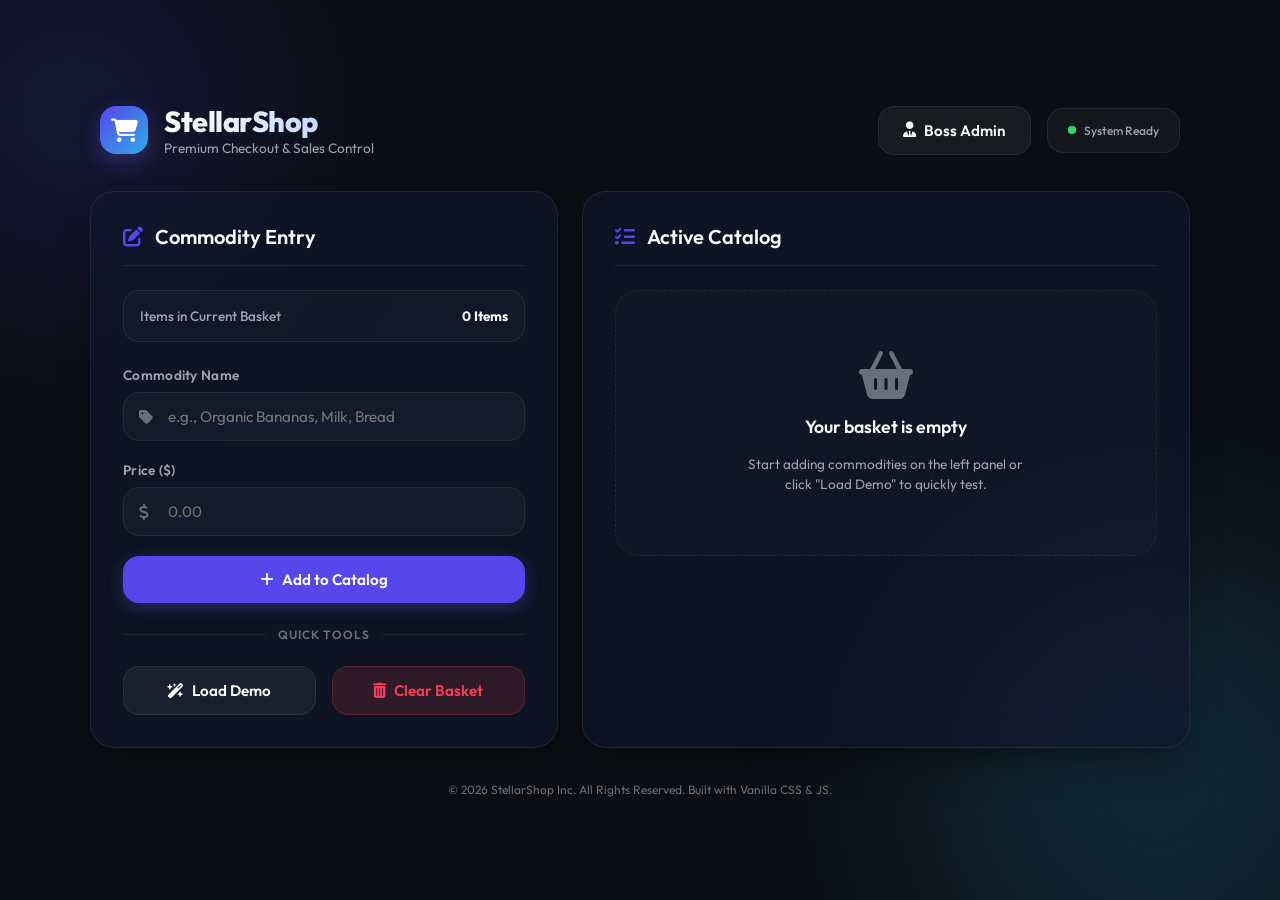
==== index.html @ 4a40df86 "shop test 16/8" ====
<!DOCTYPE html>
<html lang="en">
<head>
    <meta charset="UTF-8">
    <meta name="viewport" content="width=device-width, initial-scale=1.0">
    <meta name="description" content="A premium shop system dashboard with Boss Admin Sales tracking by Day, Week, and Month.">
    <title>StellarShop - Inventory & Boss Checkout</title>
    <!-- Google Fonts: Outfit -->
    <link rel="preconnect" href="https://fonts.googleapis.com">
    <link rel="preconnect" href="https://fonts.gstatic.com" crossorigin>
    <link href="https://fonts.googleapis.com/css2?family=Outfit:wght@300;400;500;600;700;800&display=swap" rel="stylesheet">
    <!-- FontAwesome for Premium Icons -->
    <link rel="stylesheet" href="https://cdnjs.cloudflare.com/ajax/libs/font-awesome/6.4.0/css/all.min.css">
    <!-- Main Style Sheet -->
    <link rel="stylesheet" href="style.css">
    <!-- App Logic -->
    <script src="app.js" defer></script>
</head>
<body>
    <div class="app-background"></div>
    <div class="app-container">
        <!-- Main Dashboard Header -->
        <header class="app-header">
            <div class="brand">
                <div class="brand-logo">
                    <i class="fa-solid fa-cart-shopping"></i>
                </div>
                <div class="brand-text">
                    <h1>StellarShop</h1>
                    <p>Premium Checkout & Sales Control</p>
                </div>
            </div>
            <div class="header-actions">
                <a href="admin.html" class="btn btn-secondary" id="admin-link">
                    <i class="fa-solid fa-user-tie"></i> Boss Admin
                </a>
                <div class="system-status">
                    <span class="pulse-dot"></span>
                    <span>System Ready</span>
                </div>
            </div>
        </header>

        <!-- Main Dashboard Layout -->
        <main class="dashboard-grid">
            
            <!-- Left Panel: Input & Control -->
            <section class="panel control-panel" aria-labelledby="input-section-title">
                <div class="panel-header">
                    <i class="fa-solid fa-pen-to-square"></i>
                    <h2 id="input-section-title">Commodity Entry</h2>
                </div>

                <!-- Catalog Count Indicator -->
                <div class="limit-container">
                    <div class="limit-labels">
                        <span>Items in Current Basket</span>
                        <span id="limit-counter">0 Items</span>
                    </div>
                </div>

                <!-- Form Section -->
                <form id="commodity-form" novalidate>
                    <div class="form-group">
                        <label for="commodity-name">Commodity Name</label>
                        <div class="input-wrapper">
                            <i class="fa-solid fa-tag input-icon"></i>
                            <input type="text" id="commodity-name" placeholder="e.g., Organic Bananas, Milk, Bread" autocomplete="off" required>
                        </div>
                        <span class="error-msg" id="name-error">Please enter a commodity name.</span>
                    </div>

                    <div class="form-group">
                        <label for="commodity-price">Price ($)</label>
                        <div class="input-wrapper">
                            <i class="fa-solid fa-dollar-sign input-icon"></i>
                            <input type="number" id="commodity-price" step="0.01" min="0" placeholder="0.00" autocomplete="off" required>
                        </div>
                        <span class="error-msg" id="price-error">Please enter a valid, non-negative price.</span>
                    </div>

                    <button type="submit" class="btn btn-primary" id="add-btn">
                        <i class="fa-solid fa-plus"></i> Add to Catalog
                    </button>
                </form>

                <div class="action-divider"><span>Quick Tools</span></div>

                <div class="quick-tools-grid">
                    <button class="btn btn-secondary" id="demo-btn">
                        <i class="fa-solid fa-wand-magic-sparkles"></i> Load Demo
                    </button>
                    <button class="btn btn-danger" id="clear-btn">
                        <i class="fa-solid fa-trash-can"></i> Clear Basket
                    </button>
                </div>
            </section>

            <!-- Right Panel: Inventory List & Live Analytics -->
            <section class="panel display-panel" aria-labelledby="inventory-section-title">
                <div class="panel-header">
                    <i class="fa-solid fa-list-check"></i>
                    <h2 id="inventory-section-title">Active Catalog</h2>
                </div>

                <!-- Empty State -->
                <div class="empty-state" id="empty-state">
                    <i class="fa-solid fa-basket-shopping empty-icon"></i>
                    <h3>Your basket is empty</h3>
                    <p>Start adding commodities on the left panel or click "Load Demo" to quickly test.</p>
                </div>

                <!-- Commodities Grid List -->
                <div class="commodities-list" id="commodities-list" style="display: none;">
                    <!-- Dynamically populated via JS -->
                </div>

                <!-- Live Analytics Dashboard -->
                <div class="analytics-dashboard" id="analytics-dashboard" style="display: none;">
                    <div class="analytics-card main-stat">
                        <span class="stat-label">Subtotal</span>
                        <span class="stat-value" id="stat-subtotal">$0.00</span>
                    </div>
                    <div class="analytics-card">
                        <span class="stat-label">Avg. Price</span>
                        <span class="stat-value" id="stat-average">$0.00</span>
                    </div>
                    <div class="analytics-card">
                        <span class="stat-label">Highest Price</span>
                        <span class="stat-value text-green" id="stat-highest">-</span>
                    </div>
                    <div class="analytics-card">
                        <span class="stat-label">Lowest Price</span>
                        <span class="stat-value text-blue" id="stat-lowest">-</span>
                    </div>
                </div>

                <!-- Action Button for Invoice Generation -->
                <div class="checkout-action" id="checkout-action" style="display: none;">
                    <button class="btn btn-checkout" id="generate-receipt-btn">
                        <i class="fa-solid fa-receipt"></i> Checkout & Save
                    </button>
                </div>
            </section>
        </main>

        <!-- Digital Receipt Overlay/Modal -->
        <div class="receipt-overlay" id="receipt-overlay" role="dialog" aria-modal="true" aria-labelledby="receipt-title" style="display: none;">
            <div class="receipt-modal">
                <button class="receipt-close-btn" id="close-receipt-btn" aria-label="Close receipt">
                    <i class="fa-solid fa-xmark"></i>
                </button>
                
                <div class="receipt-paper" id="receipt-paper">
                    <div class="receipt-header">
                        <div class="receipt-logo">
                            <i class="fa-solid fa-cart-shopping"></i>
                            <span>STELLARSHOP</span>
                        </div>
                        <p class="receipt-tagline">Premium Retail Solutions</p>
                        <div class="receipt-meta">
                            <div><strong>Receipt #:</strong> <span id="receipt-no">ST-837492</span></div>
                            <div><strong>Date:</strong> <span id="receipt-date">2026-08-16</span></div>
                        </div>
                    </div>
                    
                    <div class="receipt-divider"></div>
                    
                    <table class="receipt-table">
                        <thead>
                            <tr>
                                <th class="col-num">#</th>
                                <th class="col-item">Item</th>
                                <th class="col-price">Price</th>
                            </tr>
                        </thead>
                        <tbody id="receipt-items-body">
                            <!-- Dynamically populated -->
                        </tbody>
                    </table>
                    
                    <div class="receipt-divider"></div>
                    
                    <div class="receipt-summary">
                        <div class="receipt-row">
                            <span>Total Items:</span>
                            <span id="receipt-total-items">0</span>
                        </div>
                        <div class="receipt-row">
                            <span>Average Price:</span>
                            <span id="receipt-avg-price">$0.00</span>
                        </div>
                        <div class="receipt-row total-row">
                            <span>Total Amount:</span>
                            <span id="receipt-grand-total">$0.00</span>
                        </div>
                    </div>
                    
                    <div class="receipt-footer">
                        <div class="barcode"></div>
                        <p>Thank you for shopping with StellarShop!</p>
                        <p class="receipt-timestamp" id="receipt-timestamp"></p>
                    </div>
                </div>

                <div class="receipt-actions">
                    <button class="btn btn-primary" id="print-receipt-btn">
                        <i class="fa-solid fa-print"></i> Print Receipt
                    </button>
                </div>
            </div>
        </div>

        <!-- System Footer -->
        <footer class="app-footer">
            <p>&copy; 2026 StellarShop Inc. All Rights Reserved. Built with Vanilla CSS & JS.</p>
        </footer>
    </div>
</body>
</html>
---- style.css ----
/* ==========================================================================
   Design System & Global Tokens
   ========================================================================== */
:root {
    /* Color Palette */
    --color-bg-deep: hsl(224, 25%, 6%);
    --color-bg-card: rgba(17, 24, 43, 0.7);
    --color-border: rgba(255, 255, 255, 0.07);
    --color-border-focus: hsl(245, 82%, 67%);
    
    --color-text-main: hsl(210, 20%, 98%);
    --color-text-sub: hsl(218, 12%, 65%);
    --color-text-muted: hsl(220, 9%, 45%);
    
    --color-accent: hsl(245, 80%, 60%);
    --color-accent-hover: hsl(245, 90%, 66%);
    --color-accent-rgb: 99, 102, 241;
    
    --color-success: hsl(142, 72%, 50%);
    --color-success-bg: rgba(16, 185, 129, 0.1);
    
    --color-danger: hsl(350, 89%, 60%);
    --color-danger-bg: rgba(239, 68, 68, 0.15);
    
    --color-info: hsl(200, 80%, 55%);

    /* Typography */
    --font-primary: 'Outfit', -apple-system, BlinkMacSystemFont, "Segoe UI", Roboto, sans-serif;
    
    /* Layout */
    --border-radius-sm: 8px;
    --border-radius-md: 16px;
    --border-radius-lg: 24px;
    --shadow-premium: 0 20px 40px -15px rgba(0, 0, 0, 0.5);
    
    /* Transitions */
    --transition-smooth: all 0.3s cubic-bezier(0.4, 0, 0.2, 1);
    --transition-spring: all 0.5s cubic-bezier(0.175, 0.885, 0.32, 1.275);
}

/* ==========================================================================
   Reset & Baseline
   ========================================================================== */
*, *::before, *::after {
    box-sizing: border-box;
    margin: 0;
    padding: 0;
}

body {
    font-family: var(--font-primary);
    background-color: var(--color-bg-deep);
    color: var(--color-text-main);
    min-height: 100vh;
    display: flex;
    justify-content: center;
    align-items: center;
    position: relative;
    overflow-x: hidden;
    padding: 20px;
}

/* Animated Blurred Background Orbs */
.app-background {
    position: fixed;
    top: 0;
    left: 0;
    right: 0;
    bottom: 0;
    z-index: -1;
    overflow: hidden;
}

.app-background::before, .app-background::after {
    content: '';
    position: absolute;
    border-radius: 50%;
    filter: blur(100px);
    opacity: 0.15;
    animation: float-orbs 20s infinite alternate ease-in-out;
}

.app-background::before {
    width: 400px;
    height: 400px;
    background: var(--color-accent);
    top: -10%;
    left: -10%;
}

.app-background::after {
    width: 500px;
    height: 500px;
    background: var(--color-info);
    bottom: -15%;
    right: -10%;
    animation-delay: -10s;
}

@keyframes float-orbs {
    0% { transform: translate(0, 0) scale(1); }
    100% { transform: translate(60px, 40px) scale(1.2); }
}

/* ==========================================================================
   Main Layout Structure
   ========================================================================== */
.app-container, .admin-container {
    width: 100%;
    max-width: 1100px;
    display: flex;
    flex-direction: column;
    gap: 24px;
    animation: fade-in-up 0.8s var(--transition-spring);
}

.admin-container {
    max-width: 800px; /* Center-focused layout for the admin panel */
    align-items: center;
}

@keyframes fade-in-up {
    from {
        opacity: 0;
        transform: translateY(20px);
    }
    to {
        opacity: 1;
        transform: translateY(0);
    }
}

/* Header */
.app-header {
    display: flex;
    justify-content: space-between;
    align-items: center;
    padding: 10px 10px;
}

.brand {
    display: flex;
    align-items: center;
    gap: 16px;
}

.brand-logo {
    width: 48px;
    height: 48px;
    border-radius: var(--border-radius-md);
    background: linear-gradient(135deg, var(--color-accent), var(--color-info));
    display: flex;
    justify-content: center;
    align-items: center;
    font-size: 1.5rem;
    color: white;
    box-shadow: 0 8px 20px rgba(99, 102, 241, 0.3);
}

.brand-text h1 {
    font-size: 1.8rem;
    font-weight: 800;
    letter-spacing: -0.5px;
    background: linear-gradient(to right, #ffffff, hsl(220, 100%, 85%));
    -webkit-background-clip: text;
    -webkit-text-fill-color: transparent;
}

.brand-text p {
    font-size: 0.85rem;
    color: var(--color-text-sub);
}

.header-actions {
    display: flex;
    align-items: center;
    gap: 16px;
}

/* Back links & a links styled as buttons */
a.btn {
    text-decoration: none;
}

.system-status {
    display: flex;
    align-items: center;
    gap: 8px;
    background: rgba(255, 255, 255, 0.04);
    padding: 14px 20px;
    border-radius: var(--border-radius-md);
    font-size: 0.75rem;
    font-weight: 500;
    color: var(--color-text-sub);
    border: 1px solid var(--color-border);
}

.pulse-dot {
    width: 8px;
    height: 8px;
    background-color: var(--color-success);
    border-radius: 50%;
    position: relative;
}

.pulse-dot::after {
    content: '';
    position: absolute;
    top: 0;
    left: 0;
    right: 0;
    bottom: 0;
    border-radius: 50%;
    background-color: var(--color-success);
    animation: pulse-ring 1.5s infinite ease-out;
}

@keyframes pulse-ring {
    0% { transform: scale(0.9); opacity: 1; }
    100% { transform: scale(2.5); opacity: 0; }
}

/* Dashboard Grid */
.dashboard-grid {
    display: grid;
    grid-template-columns: 1fr 1.3fr;
    gap: 24px;
}

@media (max-width: 820px) {
    .dashboard-grid {
        grid-template-columns: 1fr;
    }
}

/* Panel Design (Glassmorphism) */
.panel {
    background: var(--color-bg-card);
    backdrop-filter: blur(16px);
    -webkit-backdrop-filter: blur(16px);
    border: 1px solid var(--color-border);
    border-radius: var(--border-radius-lg);
    padding: 32px;
    box-shadow: var(--shadow-premium);
    display: flex;
    flex-direction: column;
    gap: 24px;
    width: 100%;
}

.panel-header {
    display: flex;
    align-items: center;
    gap: 12px;
    border-bottom: 1px solid var(--color-border);
    padding-bottom: 16px;
}

.panel-header i {
    font-size: 1.25rem;
    color: var(--color-accent);
}

.panel-header h2 {
    font-size: 1.25rem;
    font-weight: 600;
}

/* ==========================================================================
   Left Panel Components
   ========================================================================== */
.limit-container {
    background: rgba(255, 255, 255, 0.02);
    border: 1px solid var(--color-border);
    border-radius: var(--border-radius-md);
    padding: 16px;
    display: flex;
    flex-direction: column;
    gap: 10px;
}

.limit-labels {
    display: flex;
    justify-content: space-between;
    font-size: 0.85rem;
    font-weight: 500;
    color: var(--color-text-sub);
}

#limit-counter {
    color: var(--color-text-main);
    font-weight: 700;
}

/* Form Styles */
#commodity-form {
    display: flex;
    flex-direction: column;
    gap: 20px;
}

.form-group {
    display: flex;
    flex-direction: column;
    gap: 8px;
}

.form-group label {
    font-size: 0.85rem;
    font-weight: 600;
    color: var(--color-text-sub);
    letter-spacing: 0.3px;
}

.input-wrapper {
    position: relative;
    display: flex;
    align-items: center;
    width: 100%;
}

.input-icon {
    position: absolute;
    left: 16px;
    color: var(--color-text-muted);
    font-size: 1rem;
    pointer-events: none;
    transition: var(--transition-smooth);
}

.input-wrapper input {
    width: 100%;
    padding: 14px 16px 14px 44px;
    background: rgba(255, 255, 255, 0.03);
    border: 1px solid var(--color-border);
    border-radius: var(--border-radius-md);
    color: white;
    font-family: var(--font-primary);
    font-size: 0.95rem;
    transition: var(--transition-smooth);
    outline: none;
}

.input-wrapper input:focus {
    background: rgba(255, 255, 255, 0.06);
    border-color: var(--color-border-focus);
    box-shadow: 0 0 0 4px rgba(99, 102, 241, 0.15);
}

.input-wrapper input:focus + .input-icon {
    color: var(--color-accent);
}

/* Errors */
.error-msg {
    font-size: 0.75rem;
    color: var(--color-danger);
    display: none;
    margin-top: 4px;
    animation: slide-down 0.2s ease-out;
}

@keyframes slide-down {
    from { transform: translateY(-5px); opacity: 0; }
    to { transform: translateY(0); opacity: 1; }
}

.input-wrapper input.invalid {
    border-color: var(--color-danger);
    box-shadow: 0 0 0 4px rgba(239, 68, 68, 0.1);
}

/* Buttons */
.btn {
    display: inline-flex;
    align-items: center;
    justify-content: center;
    gap: 8px;
    padding: 14px 24px;
    border-radius: var(--border-radius-md);
    font-family: var(--font-primary);
    font-size: 0.95rem;
    font-weight: 600;
    cursor: pointer;
    transition: var(--transition-smooth);
    border: none;
    outline: none;
}

.btn:active {
    transform: scale(0.97);
}

.btn-primary {
    background: var(--color-accent);
    color: white;
    box-shadow: 0 4px 15px rgba(99, 102, 241, 0.3);
}

.btn-primary:hover {
    background: var(--color-accent-hover);
    box-shadow: 0 6px 20px rgba(99, 102, 241, 0.45);
}

.btn-secondary {
    background: rgba(255, 255, 255, 0.05);
    color: var(--color-text-main);
    border: 1px solid var(--color-border);
}

.btn-secondary:hover {
    background: rgba(255, 255, 255, 0.1);
    border-color: rgba(255, 255, 255, 0.2);
}

.btn-danger {
    background: var(--color-danger-bg);
    color: var(--color-danger);
    border: 1px solid rgba(239, 68, 68, 0.2);
}

.btn-danger:hover {
    background: rgba(239, 68, 68, 0.25);
    border-color: rgba(239, 68, 68, 0.4);
}

.action-divider {
    display: flex;
    align-items: center;
    text-align: center;
    color: var(--color-text-muted);
    font-size: 0.75rem;
    font-weight: 600;
    letter-spacing: 1px;
    text-transform: uppercase;
}

.action-divider::before, .action-divider::after {
    content: '';
    flex: 1;
    border-bottom: 1px solid var(--color-border);
}

.action-divider:not(:empty)::before {
    margin-right: 12px;
}

.action-divider:not(:empty)::after {
    margin-left: 12px;
}

.quick-tools-grid {
    display: grid;
    grid-template-columns: 1fr 1fr;
    gap: 16px;
}

/* ==========================================================================
   Right Panel Components
   ========================================================================== */
.empty-state {
    display: flex;
    flex-direction: column;
    align-items: center;
    justify-content: center;
    padding: 60px 20px;
    text-align: center;
    background: rgba(255, 255, 255, 0.01);
    border: 1px dashed var(--color-border);
    border-radius: var(--border-radius-lg);
    gap: 16px;
}

.empty-icon {
    font-size: 3rem;
    color: var(--color-text-muted);
    animation: hover-bounce 3s infinite alternate ease-in-out;
}

@keyframes hover-bounce {
    0% { transform: translateY(0); }
    100% { transform: translateY(-8px); }
}

.empty-state h3 {
    font-size: 1.1rem;
    font-weight: 600;
    color: var(--color-text-main);
}

.empty-state p {
    font-size: 0.85rem;
    color: var(--color-text-sub);
    max-width: 280px;
    line-height: 1.5;
}

/* Commodities List Scroll Area */
.commodities-list {
    display: flex;
    flex-direction: column;
    gap: 12px;
    max-height: 300px;
    overflow-y: auto;
    padding-right: 4px;
}

/* Custom Scrollbar */
.commodities-list::-webkit-scrollbar {
    width: 6px;
}

.commodities-list::-webkit-scrollbar-track {
    background: rgba(255, 255, 255, 0.02);
    border-radius: 100px;
}

.commodities-list::-webkit-scrollbar-thumb {
    background: rgba(255, 255, 255, 0.1);
    border-radius: 100px;
}

.commodities-list::-webkit-scrollbar-thumb:hover {
    background: rgba(255, 255, 255, 0.2);
}

/* Commodity Card Row */
.commodity-card {
    background: rgba(255, 255, 255, 0.02);
    border: 1px solid var(--color-border);
    border-radius: var(--border-radius-md);
    padding: 16px 20px;
    display: flex;
    justify-content: space-between;
    align-items: center;
    animation: add-item 0.4s var(--transition-spring);
    transition: var(--transition-smooth);
}

@keyframes add-item {
    from {
        opacity: 0;
        transform: scale(0.9) translateY(10px);
    }
    to {
        opacity: 1;
        transform: scale(1) translateY(0);
    }
}

.commodity-card:hover {
    background: rgba(255, 255, 255, 0.04);
    border-color: rgba(255, 255, 255, 0.15);
    transform: translateY(-2px);
}

.item-info {
    display: flex;
    flex-direction: column;
    gap: 4px;
    overflow: hidden;
}

.item-index-tag {
    font-size: 0.75rem;
    font-weight: 700;
    color: var(--color-accent);
    text-transform: uppercase;
}

.item-name {
    font-weight: 600;
    font-size: 1rem;
    white-space: nowrap;
    text-overflow: ellipsis;
    overflow: hidden;
}

.item-meta {
    display: flex;
    align-items: center;
    gap: 16px;
}

.item-price {
    font-size: 1.1rem;
    font-weight: 700;
    color: var(--color-success);
}

.item-delete-btn {
    background: transparent;
    border: none;
    color: var(--color-text-muted);
    font-size: 1rem;
    width: 36px;
    height: 36px;
    border-radius: var(--border-radius-sm);
    display: flex;
    justify-content: center;
    align-items: center;
    cursor: pointer;
    transition: var(--transition-smooth);
}

.item-delete-btn:hover {
    color: var(--color-danger);
    background: var(--color-danger-bg);
}

/* Analytics Dashboard Card Grid */
.analytics-dashboard {
    display: grid;
    grid-template-columns: 1fr 1fr;
    gap: 14px;
    margin-top: 10px;
    animation: fade-in 0.5s ease-out;
}

@keyframes fade-in {
    from { opacity: 0; }
    to { opacity: 1; }
}

.analytics-card {
    background: rgba(255, 255, 255, 0.02);
    border: 1px solid var(--color-border);
    border-radius: var(--border-radius-md);
    padding: 16px;
    display: flex;
    flex-direction: column;
    gap: 6px;
}

.analytics-card.main-stat {
    grid-column: span 2;
    background: linear-gradient(135deg, rgba(99, 102, 241, 0.1), rgba(6, 182, 212, 0.1));
    border-color: rgba(99, 102, 241, 0.25);
    padding: 20px;
    align-items: center;
}

.stat-label {
    font-size: 0.75rem;
    text-transform: uppercase;
    letter-spacing: 0.5px;
    color: var(--color-text-sub);
    font-weight: 600;
}

.stat-value {
    font-size: 1.25rem;
    font-weight: 800;
}

.main-stat .stat-value {
    font-size: 2.2rem;
    color: var(--color-text-main);
    text-shadow: 0 4px 12px rgba(99, 102, 241, 0.15);
}

.text-green { color: var(--color-success); }
.text-blue { color: var(--color-info); }

/* Checkout Panel Container */
.checkout-action {
    margin-top: auto;
    padding-top: 10px;
}

.btn-checkout {
    width: 100%;
    background: linear-gradient(90deg, var(--color-accent), hsl(210, 80%, 55%));
    color: white;
    font-size: 1.05rem;
    padding: 16px;
    border-radius: var(--border-radius-md);
    box-shadow: 0 10px 25px -5px rgba(99, 102, 241, 0.4);
}

.btn-checkout:hover {
    box-shadow: 0 15px 30px -5px rgba(99, 102, 241, 0.6);
    transform: translateY(-2px);
}

/* ==========================================================================
   Receipt Modal / Overlay
   ========================================================================== */
.receipt-overlay {
    position: fixed;
    top: 0;
    left: 0;
    right: 0;
    bottom: 0;
    z-index: 1000;
    background: rgba(6, 8, 16, 0.85);
    backdrop-filter: blur(8px);
    display: flex;
    justify-content: center;
    align-items: center;
    padding: 20px;
    animation: fade-in 0.3s ease-out;
}

.receipt-modal {
    background: #ffffff;
    color: #1a1a1a;
    width: 100%;
    max-width: 440px;
    border-radius: var(--border-radius-lg);
    box-shadow: 0 30px 60px rgba(0, 0, 0, 0.3);
    position: relative;
    overflow: hidden;
    display: flex;
    flex-direction: column;
    animation: scale-up 0.4s cubic-bezier(0.175, 0.885, 0.32, 1.275);
}

@keyframes scale-up {
    from { transform: scale(0.9); opacity: 0; }
    to { transform: scale(1); opacity: 1; }
}

.receipt-close-btn {
    position: absolute;
    top: 16px;
    right: 16px;
    background: rgba(0, 0, 0, 0.05);
    border: none;
    font-size: 1.1rem;
    width: 32px;
    height: 32px;
    border-radius: 50%;
    display: flex;
    justify-content: center;
    align-items: center;
    cursor: pointer;
    transition: var(--transition-smooth);
    color: #4a4a4a;
}

.receipt-close-btn:hover {
    background: rgba(0, 0, 0, 0.1);
    color: #000;
}

/* Paper Style for Thermal Receipt */
.receipt-paper {
    padding: 40px;
    overflow-y: auto;
    max-height: 70vh;
    font-family: 'Courier New', Courier, monospace;
}

.receipt-header {
    text-align: center;
    display: flex;
    flex-direction: column;
    align-items: center;
    gap: 6px;
    margin-bottom: 20px;
}

.receipt-logo {
    display: flex;
    align-items: center;
    gap: 8px;
    font-size: 1.4rem;
    font-weight: 800;
    color: #000;
}

.receipt-logo i {
    font-size: 1.2rem;
}

.receipt-tagline {
    font-size: 0.85rem;
    color: #666;
    margin-bottom: 12px;
}

.receipt-meta {
    width: 100%;
    display: flex;
    justify-content: space-between;
    font-size: 0.8rem;
    color: #444;
}

.receipt-divider {
    border-top: 2px dashed #ccc;
    margin: 16px 0;
}

/* Table Style in Receipt */
.receipt-table {
    width: 100%;
    border-collapse: collapse;
    font-size: 0.85rem;
}

.receipt-table th {
    text-transform: uppercase;
    font-weight: 700;
    padding-bottom: 8px;
    border-bottom: 1px solid #ddd;
    color: #000;
}

.receipt-table td {
    padding: 8px 0;
}

.col-num { text-align: left; width: 10%; }
.col-item { text-align: left; width: 65%; }
.col-price { text-align: right; width: 25%; }

.receipt-table tbody tr:not(:last-child) {
    border-bottom: 1px dashed #eee;
}

.receipt-summary {
    display: flex;
    flex-direction: column;
    gap: 8px;
    font-size: 0.85rem;
}

.receipt-row {
    display: flex;
    justify-content: space-between;
    color: #444;
}

.receipt-row.total-row {
    font-size: 1.2rem;
    font-weight: 800;
    color: #000;
    border-top: 1px solid #ddd;
    padding-top: 10px;
    margin-top: 4px;
}

/* Barcode */
.barcode {
    width: 80%;
    height: 48px;
    background: repeating-linear-gradient(
        90deg,
        #000,
        #000 2px,
        #fff 2px,
        #fff 6px,
        #000 6px,
        #000 10px
    );
    margin: 20px auto 12px;
    opacity: 0.8;
}

.receipt-footer {
    text-align: center;
    margin-top: 24px;
    font-size: 0.75rem;
    color: #666;
    display: flex;
    flex-direction: column;
    gap: 4px;
}

.receipt-timestamp {
    font-size: 0.7rem;
    color: #888;
}

.receipt-actions {
    padding: 24px 40px;
    background: #f8f9fa;
    border-top: 1px solid #eee;
    display: flex;
}

.receipt-actions .btn {
    width: 100%;
}

/* ==========================================================================
   Standalone Admin Webpage Styles
   ========================================================================== */

/* Login centered card on admin.html */
.auth-card-panel {
    background: var(--color-bg-card);
    backdrop-filter: blur(16px);
    -webkit-backdrop-filter: blur(16px);
    border: 1px solid var(--color-border);
    border-radius: var(--border-radius-lg);
    padding: 48px 40px;
    box-shadow: var(--shadow-premium);
    display: flex;
    flex-direction: column;
    gap: 24px;
    width: 100%;
    max-width: 420px;
    margin: auto;
    animation: fade-in-up 0.5s var(--transition-spring);
}

.auth-header {
    text-align: center;
    display: flex;
    flex-direction: column;
    align-items: center;
    gap: 12px;
}

.auth-icon {
    font-size: 2.8rem;
    color: var(--color-accent);
    filter: drop-shadow(0 0 10px rgba(99, 102, 241, 0.3));
}

.auth-header h2 {
    font-size: 1.4rem;
    font-weight: 700;
}

.auth-header p {
    font-size: 0.85rem;
    color: var(--color-text-sub);
    line-height: 1.4;
}

.auth-submit-btn {
    width: 100%;
    margin-top: 8px;
    padding: 14px;
}

.auth-footer {
    text-align: center;
    border-top: 1px solid var(--color-border);
    padding-top: 16px;
    margin-top: 8px;
}

.back-link {
    color: var(--color-text-sub);
    text-decoration: none;
    font-size: 0.85rem;
    font-weight: 600;
    transition: var(--transition-smooth);
    display: inline-flex;
    align-items: center;
    gap: 8px;
}

.back-link:hover {
    color: white;
}

/* Admin Dashboard layout on admin.html */
.admin-dashboard-panel {
    animation: fade-in 0.5s ease-out;
}

.admin-dashboard-header {
    display: flex;
    justify-content: space-between;
    align-items: center;
    border-bottom: 1px solid var(--color-border);
    padding-bottom: 20px;
    gap: 16px;
}

@media (max-width: 600px) {
    .admin-dashboard-header {
        flex-direction: column;
        align-items: flex-start;
    }
    
    .admin-dashboard-header .btn {
        width: 100%;
    }
}

.admin-title-group {
    display: flex;
    align-items: center;
    gap: 16px;
}

.admin-logo {
    width: 44px;
    height: 44px;
    border-radius: var(--border-radius-md);
    background: rgba(99, 102, 241, 0.1);
    border: 1px solid rgba(99, 102, 241, 0.2);
    display: flex;
    justify-content: center;
    align-items: center;
    font-size: 1.25rem;
    color: var(--color-accent);
}

.admin-title-group h2 {
    font-size: 1.35rem;
    font-weight: 700;
}

.admin-title-group p {
    font-size: 0.8rem;
    color: var(--color-text-sub);
}

/* Tabs */
.tab-headers {
    display: grid;
    grid-template-columns: 1fr 1fr 1fr;
    gap: 8px;
    background: rgba(0, 0, 0, 0.2);
    padding: 6px;
    border-radius: var(--border-radius-md);
    border: 1px solid rgba(255, 255, 255, 0.04);
}

.tab-btn {
    padding: 12px 8px;
    background: transparent;
    border: none;
    color: var(--color-text-sub);
    font-family: var(--font-primary);
    font-weight: 600;
    font-size: 0.85rem;
    border-radius: var(--border-radius-sm);
    cursor: pointer;
    transition: var(--transition-smooth);
    display: flex;
    justify-content: center;
    align-items: center;
    gap: 8px;
}

.tab-btn:hover {
    color: white;
    background: rgba(255, 255, 255, 0.02);
}

.tab-btn.active {
    background: var(--color-accent);
    color: white;
    box-shadow: 0 4px 12px rgba(99, 102, 241, 0.25);
}

/* Metrics Summary Cards */
.admin-stat-summary {
    display: grid;
    grid-template-columns: 1.2fr 1fr;
    gap: 16px;
}

@media (max-width: 520px) {
    .admin-stat-summary {
        grid-template-columns: 1fr;
    }
}

.admin-stat-card {
    background: rgba(255, 255, 255, 0.02);
    border: 1px solid rgba(255, 255, 255, 0.06);
    border-radius: var(--border-radius-md);
    padding: 20px 24px;
    display: flex;
    flex-direction: column;
    gap: 6px;
}

.admin-stat-card .stat-value {
    font-size: 2rem;
    font-weight: 800;
}

/* Sales Details Section & Table styling */
.sales-details-section {
    display: flex;
    flex-direction: column;
    gap: 12px;
}

.sales-details-section h3 {
    font-size: 0.95rem;
    font-weight: 600;
    color: var(--color-text-sub);
    letter-spacing: 0.5px;
}

.table-scroll-wrapper {
    max-height: 240px;
    overflow-y: auto;
    border: 1px solid rgba(255, 255, 255, 0.05);
    border-radius: var(--border-radius-md);
    background: rgba(0, 0, 0, 0.15);
}

.table-scroll-wrapper::-webkit-scrollbar {
    width: 6px;
}

.table-scroll-wrapper::-webkit-scrollbar-thumb {
    background: rgba(255, 255, 255, 0.1);
    border-radius: 100px;
}

.admin-sales-table {
    width: 100%;
    border-collapse: collapse;
    font-size: 0.85rem;
    text-align: left;
}

.admin-sales-table th {
    background: rgba(255, 255, 255, 0.02);
    padding: 12px 16px;
    color: var(--color-text-sub);
    font-weight: 600;
    border-bottom: 1px solid rgba(255, 255, 255, 0.08);
    position: sticky;
    top: 0;
    z-index: 1;
}

.admin-sales-table td {
    padding: 12px 16px;
    border-bottom: 1px solid rgba(255, 255, 255, 0.03);
}

.admin-sales-table tbody tr:hover {
    background: rgba(255, 255, 255, 0.02);
}

.text-right {
    text-align: right;
}

.admin-actions-bar {
    border-top: 1px solid rgba(255, 255, 255, 0.08);
    padding-top: 20px;
    display: flex;
    justify-content: flex-end;
}

.admin-actions-bar .btn {
    padding: 12px 20px;
    font-size: 0.85rem;
}

/* ==========================================================================
   Footer
   ========================================================================== */
.app-footer {
    text-align: center;
    font-size: 0.75rem;
    color: var(--color-text-muted);
    padding: 10px 0;
}

/* ==========================================================================
   Print Styles Overlay Override
   ========================================================================== */
@media print {
    body * {
        visibility: hidden;
    }
    
    .receipt-overlay, .receipt-overlay * {
        visibility: visible;
    }
    
    .receipt-overlay {
        position: absolute;
        left: 0;
        top: 0;
        width: 100%;
        background: transparent;
        padding: 0;
    }
    
    .receipt-modal {
        box-shadow: none;
        max-width: 100%;
        border-radius: 0;
    }
    
    .receipt-actions, .receipt-close-btn {
        display: none !important;
    }
    
    .receipt-paper {
        max-height: none;
        overflow: visible;
        padding: 0;
    }
}
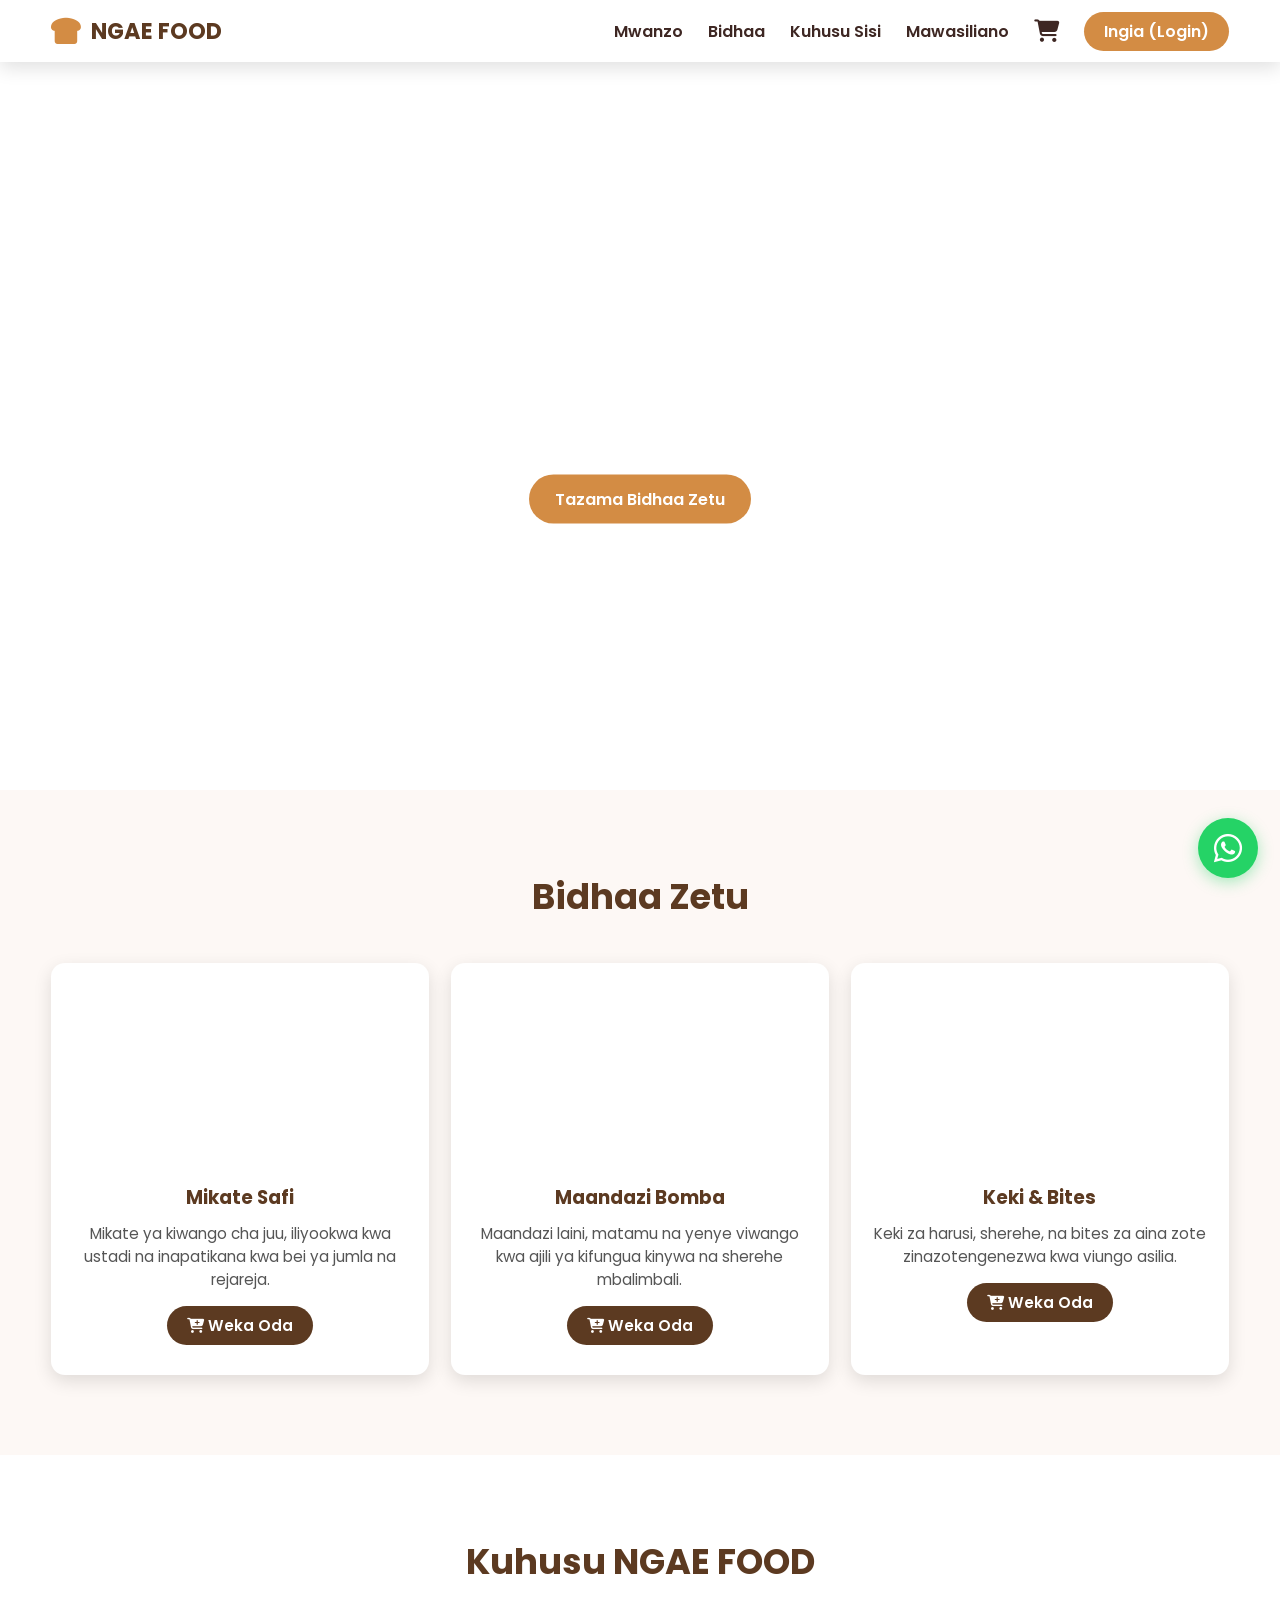
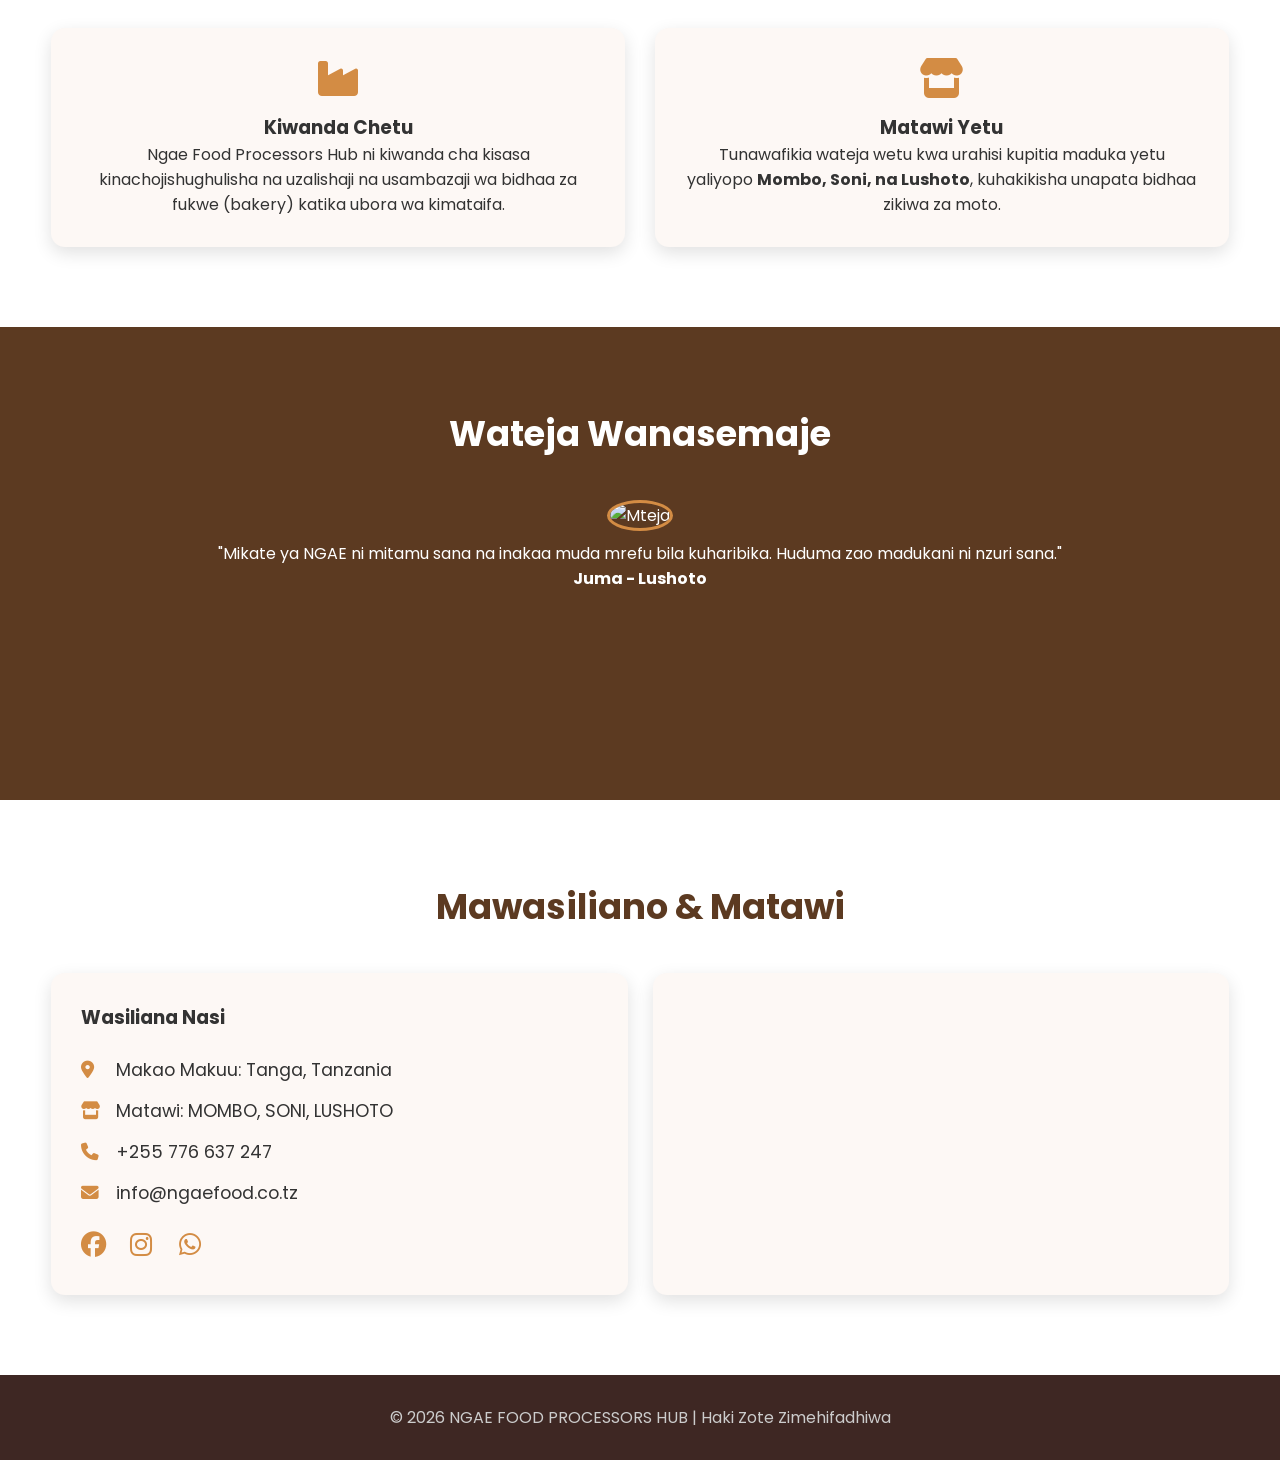
==== commit 75330c6a: "NGAE FOOD PROCESSORS 2027" ====
--- a/index.html
+++ b/index.html
@@ -1,220 +1,262 @@
 <!DOCTYPE html>
-<html lang="en">
+<html lang="sw">
 <head>
-    <meta charset="UTF-8">
-    <meta name="viewport" content="width=device-width, initial-scale=1.0">
-    <meta name="description" content="A premium shop system dashboard with Boss Admin Sales tracking by Day, Week, and Month.">
-    <title>StellarShop - Inventory & Boss Checkout</title>
-    <!-- Google Fonts: Outfit -->
-    <link rel="preconnect" href="https://fonts.googleapis.com">
-    <link rel="preconnect" href="https://fonts.gstatic.com" crossorigin>
-    <link href="https://fonts.googleapis.com/css2?family=Outfit:wght@300;400;500;600;700;800&display=swap" rel="stylesheet">
-    <!-- FontAwesome for Premium Icons -->
-    <link rel="stylesheet" href="https://cdnjs.cloudflare.com/ajax/libs/font-awesome/6.4.0/css/all.min.css">
-    <!-- Main Style Sheet -->
-    <link rel="stylesheet" href="style.css">
-    <!-- App Logic -->
-    <script src="app.js" defer></script>
+<meta charset="UTF-8">
+<meta name="viewport" content="width=device-width, initial-scale=1.0">
+<title>NGAE FOOD PROCESSORS HUB | Mikate & Maandazi</title>
+
+<link rel="stylesheet" href="https://cdnjs.cloudflare.com/ajax/libs/font-awesome/6.4.0/css/all.min.css">
+<link href="https://fonts.googleapis.com/css2?family=Poppins:wght@400;600;700&display=swap" rel="stylesheet">
+<link rel="stylesheet" href="style.css">
+
 </head>
+
 <body>
-    <div class="app-background"></div>
-    <div class="app-container">
-        <!-- Main Dashboard Header -->
-        <header class="app-header">
-            <div class="brand">
-                <div class="brand-logo">
-                    <i class="fa-solid fa-cart-shopping"></i>
-                </div>
-                <div class="brand-text">
-                    <h1>StellarShop</h1>
-                    <p>Premium Checkout & Sales Control</p>
-                </div>
-            </div>
-            <div class="header-actions">
-                <a href="admin.html" class="btn btn-secondary" id="admin-link">
-                    <i class="fa-solid fa-user-tie"></i> Boss Admin
-                </a>
-                <div class="system-status">
-                    <span class="pulse-dot"></span>
-                    <span>System Ready</span>
-                </div>
-            </div>
-        </header>
-
-        <!-- Main Dashboard Layout -->
-        <main class="dashboard-grid">
-            
-            <!-- Left Panel: Input & Control -->
-            <section class="panel control-panel" aria-labelledby="input-section-title">
-                <div class="panel-header">
-                    <i class="fa-solid fa-pen-to-square"></i>
-                    <h2 id="input-section-title">Commodity Entry</h2>
-                </div>
-
-                <!-- Catalog Count Indicator -->
-                <div class="limit-container">
-                    <div class="limit-labels">
-                        <span>Items in Current Basket</span>
-                        <span id="limit-counter">0 Items</span>
-                    </div>
-                </div>
-
-                <!-- Form Section -->
-                <form id="commodity-form" novalidate>
-                    <div class="form-group">
-                        <label for="commodity-name">Commodity Name</label>
-                        <div class="input-wrapper">
-                            <i class="fa-solid fa-tag input-icon"></i>
-                            <input type="text" id="commodity-name" placeholder="e.g., Organic Bananas, Milk, Bread" autocomplete="off" required>
-                        </div>
-                        <span class="error-msg" id="name-error">Please enter a commodity name.</span>
-                    </div>
-
-                    <div class="form-group">
-                        <label for="commodity-price">Price ($)</label>
-                        <div class="input-wrapper">
-                            <i class="fa-solid fa-dollar-sign input-icon"></i>
-                            <input type="number" id="commodity-price" step="0.01" min="0" placeholder="0.00" autocomplete="off" required>
-                        </div>
-                        <span class="error-msg" id="price-error">Please enter a valid, non-negative price.</span>
-                    </div>
-
-                    <button type="submit" class="btn btn-primary" id="add-btn">
-                        <i class="fa-solid fa-plus"></i> Add to Catalog
-                    </button>
-                </form>
-
-                <div class="action-divider"><span>Quick Tools</span></div>
-
-                <div class="quick-tools-grid">
-                    <button class="btn btn-secondary" id="demo-btn">
-                        <i class="fa-solid fa-wand-magic-sparkles"></i> Load Demo
-                    </button>
-                    <button class="btn btn-danger" id="clear-btn">
-                        <i class="fa-solid fa-trash-can"></i> Clear Basket
-                    </button>
-                </div>
-            </section>
-
-            <!-- Right Panel: Inventory List & Live Analytics -->
-            <section class="panel display-panel" aria-labelledby="inventory-section-title">
-                <div class="panel-header">
-                    <i class="fa-solid fa-list-check"></i>
-                    <h2 id="inventory-section-title">Active Catalog</h2>
-                </div>
-
-                <!-- Empty State -->
-                <div class="empty-state" id="empty-state">
-                    <i class="fa-solid fa-basket-shopping empty-icon"></i>
-                    <h3>Your basket is empty</h3>
-                    <p>Start adding commodities on the left panel or click "Load Demo" to quickly test.</p>
-                </div>
-
-                <!-- Commodities Grid List -->
-                <div class="commodities-list" id="commodities-list" style="display: none;">
-                    <!-- Dynamically populated via JS -->
-                </div>
-
-                <!-- Live Analytics Dashboard -->
-                <div class="analytics-dashboard" id="analytics-dashboard" style="display: none;">
-                    <div class="analytics-card main-stat">
-                        <span class="stat-label">Subtotal</span>
-                        <span class="stat-value" id="stat-subtotal">$0.00</span>
-                    </div>
-                    <div class="analytics-card">
-                        <span class="stat-label">Avg. Price</span>
-                        <span class="stat-value" id="stat-average">$0.00</span>
-                    </div>
-                    <div class="analytics-card">
-                        <span class="stat-label">Highest Price</span>
-                        <span class="stat-value text-green" id="stat-highest">-</span>
-                    </div>
-                    <div class="analytics-card">
-                        <span class="stat-label">Lowest Price</span>
-                        <span class="stat-value text-blue" id="stat-lowest">-</span>
-                    </div>
-                </div>
-
-                <!-- Action Button for Invoice Generation -->
-                <div class="checkout-action" id="checkout-action" style="display: none;">
-                    <button class="btn btn-checkout" id="generate-receipt-btn">
-                        <i class="fa-solid fa-receipt"></i> Checkout & Save
-                    </button>
-                </div>
-            </section>
-        </main>
-
-        <!-- Digital Receipt Overlay/Modal -->
-        <div class="receipt-overlay" id="receipt-overlay" role="dialog" aria-modal="true" aria-labelledby="receipt-title" style="display: none;">
-            <div class="receipt-modal">
-                <button class="receipt-close-btn" id="close-receipt-btn" aria-label="Close receipt">
-                    <i class="fa-solid fa-xmark"></i>
-                </button>
-                
-                <div class="receipt-paper" id="receipt-paper">
-                    <div class="receipt-header">
-                        <div class="receipt-logo">
-                            <i class="fa-solid fa-cart-shopping"></i>
-                            <span>STELLARSHOP</span>
-                        </div>
-                        <p class="receipt-tagline">Premium Retail Solutions</p>
-                        <div class="receipt-meta">
-                            <div><strong>Receipt #:</strong> <span id="receipt-no">ST-837492</span></div>
-                            <div><strong>Date:</strong> <span id="receipt-date">2026-08-16</span></div>
-                        </div>
-                    </div>
-                    
-                    <div class="receipt-divider"></div>
-                    
-                    <table class="receipt-table">
-                        <thead>
-                            <tr>
-                                <th class="col-num">#</th>
-                                <th class="col-item">Item</th>
-                                <th class="col-price">Price</th>
-                            </tr>
-                        </thead>
-                        <tbody id="receipt-items-body">
-                            <!-- Dynamically populated -->
-                        </tbody>
-                    </table>
-                    
-                    <div class="receipt-divider"></div>
-                    
-                    <div class="receipt-summary">
-                        <div class="receipt-row">
-                            <span>Total Items:</span>
-                            <span id="receipt-total-items">0</span>
-                        </div>
-                        <div class="receipt-row">
-                            <span>Average Price:</span>
-                            <span id="receipt-avg-price">$0.00</span>
-                        </div>
-                        <div class="receipt-row total-row">
-                            <span>Total Amount:</span>
-                            <span id="receipt-grand-total">$0.00</span>
-                        </div>
-                    </div>
-                    
-                    <div class="receipt-footer">
-                        <div class="barcode"></div>
-                        <p>Thank you for shopping with StellarShop!</p>
-                        <p class="receipt-timestamp" id="receipt-timestamp"></p>
-                    </div>
-                </div>
-
-                <div class="receipt-actions">
-                    <button class="btn btn-primary" id="print-receipt-btn">
-                        <i class="fa-solid fa-print"></i> Print Receipt
-                    </button>
-                </div>
-            </div>
+
+<header>
+<div class="container header-container">
+ <div class="logo">
+  <i class="fas fa-bread-slice"></i>
+  <h2>NGAE FOOD</h2>
+ </div>
+ 
+ <div class="nav-actions">
+   <nav>
+    <ul id="nav-menu">
+     <li><a href="#home">Mwanzo</a></li>
+     <li><a href="#products">Bidhaa</a></li>
+     <li><a href="#about">Kuhusu Sisi</a></li>
+     <li><a href="#contact">Mawasiliano</a></li>
+     
+     <li class="desktop-only">
+         <a href="cart.html" class="cart-icon">
+             <i class="fas fa-shopping-cart"></i>
+             <span class="cart-badge" id="cartBadgeCount">0</span>
+         </a>
+     </li>
+
+     <li><a href="#" class="login-btn" onclick="openLogin()">Ingia (Login)</a></li>
+    </ul>
+   </nav>
+   <div class="mobile-menu" id="mobile-menu"><i class="fas fa-bars"></i></div>
+ </div>
+</div>
+</header>
+
+<section class="hero-slider" id="home">
+ <div class="slide active"><div class="bg" style="background-image:url('https://images.unsplash.com/photo-1509440159596-0249088772ff?ixlib=rb-4.0.3&auto=format&fit=crop&w=1920&q=80')"></div></div>
+ <div class="slide"><div class="bg" style="background-image:url('https://images.unsplash.com/photo-1550617931-e17a7b70dce2?ixlib=rb-4.0.3&auto=format&fit=crop&w=1920&q=80')"></div></div>
+ <div class="slide"><div class="bg" style="background-image:url('https://images.unsplash.com/photo-1578985545062-69928b1d9587?ixlib=rb-4.0.3&auto=format&fit=crop&w=1920&q=80')"></div></div>
+ <div class="hero-content">
+  <h2>NGAE FOOD PROCESSORS HUB</h2>
+  <p>Wazalishaji Bora wa Mikate, Maandazi na Bidhaa Zote za Bakery</p>
+  <a href="#products" class="btn">Tazama Bidhaa Zetu</a>
+ </div>
+</section>
+
+<section class="products" id="products">
+<div class="container">
+<div class="section-title"><h2>Bidhaa Zetu</h2></div>
+<div class="products-grid">
+
+<div class="product-card">
+ <div class="product-img" style="background-image:url('https://images.unsplash.com/photo-1598373182133-52452f7691ef?ixlib=rb-4.0.3&auto=format&fit=crop&w=600&q=80')"></div>
+ <div class="product-content">
+  <h3>Mikate Safi</h3>
+  <p>Mikate ya kiwango cha juu, iliyookwa kwa ustadi na inapatikana kwa bei ya jumla na rejareja.</p>
+  <a href="cart.html" class="order-btn"><i class="fas fa-cart-plus"></i> Weka Oda</a>
+ </div>
+</div>
+
+<div class="product-card">
+ <div class="product-img" style="background-image:url('https://images.unsplash.com/photo-1623341214825-9f4f963727da?ixlib=rb-4.0.3&auto=format&fit=crop&w=600&q=80')"></div>
+ <div class="product-content">
+  <h3>Maandazi Bomba</h3>
+  <p>Maandazi laini, matamu na yenye viwango kwa ajili ya kifungua kinywa na sherehe mbalimbali.</p>
+  <a href="cart.html" class="order-btn"><i class="fas fa-cart-plus"></i> Weka Oda</a>
+ </div>
+</div>
+
+<div class="product-card">
+ <div class="product-img" style="background-image:url('https://images.unsplash.com/photo-1578985545062-69928b1d9587?ixlib=rb-4.0.3&auto=format&fit=crop&w=600&q=80')"></div>
+ <div class="product-content">
+  <h3>Keki & Bites</h3>
+  <p>Keki za harusi, sherehe, na bites za aina zote zinazotengenezwa kwa viungo asilia.</p>
+  <a href="cart.html" class="order-btn"><i class="fas fa-cart-plus"></i> Weka Oda</a>
+ </div>
+</div>
+
+</div>
+</div>
+</section>
+
+<section class="about" id="about">
+<div class="container">
+<div class="section-title"><h2>Kuhusu NGAE FOOD</h2></div>
+<div class="about-grid">
+ <div class="about-box">
+  <i class="fas fa-industry"></i>
+  <h3>Kiwanda Chetu</h3>
+  <p>Ngae Food Processors Hub ni kiwanda cha kisasa kinachojishughulisha na uzalishaji na usambazaji wa bidhaa za fukwe (bakery) katika ubora wa kimataifa.</p>
+ </div>
+ <div class="about-box">
+  <i class="fas fa-store"></i>
+  <h3>Matawi Yetu</h3>
+  <p>Tunawafikia wateja wetu kwa urahisi kupitia maduka yetu yaliyopo <strong>Mombo, Soni, na Lushoto</strong>, kuhakikisha unapata bidhaa zikiwa za moto.</p>
+ </div>
+</div>
+</div>
+</section>
+
+<section class="testimonials" id="testimonials">
+<div class="container">
+<div class="section-title"><h2>Wateja Wanasemaje</h2></div>
+<div class="testimonial-carousel">
+ <div class="testimonial active">
+  <img src="https://images.unsplash.com/photo-1528892952291-009c663ce843?ixlib=rb-4.0.3&auto=format&fit=crop&w=150&q=80" alt="Mteja">
+  <p>"Mikate ya NGAE ni mitamu sana na inakaa muda mrefu bila kuharibika. Huduma zao madukani ni nzuri sana."</p>
+  <h4>Juma - Lushoto</h4>
+ </div>
+ <div class="testimonial">
+  <img src="https://images.unsplash.com/photo-1507003211169-0a1dd7228f2d?ixlib=rb-4.0.3&auto=format&fit=crop&w=150&q=80" alt="Mteja">
+  <p>"Maandazi yao ni laini! Nimekuwa mteja wao wa kudumu kwenye tawi lao la Mombo."</p>
+  <h4>Amina - Mombo</h4>
+ </div>
+ <div class="testimonial">
+  <img src="https://images.unsplash.com/photo-1535713875002-d1d0cf377fde?ixlib=rb-4.0.3&auto=format&fit=crop&w=150&q=80" alt="Mteja">
+  <p>"Keki niliyofanyiwa kwa ajili ya harusi yangu ilikuwa ya kipekee. Asanteni NGAE."</p>
+  <h4>Baraka - Soni</h4>
+ </div>
+</div>
+</div>
+</section>
+
+<section id="contact">
+<div class="container">
+<div class="section-title"><h2>Mawasiliano & Matawi</h2></div>
+
+<div class="contact-grid">
+<div class="contact-box">
+ <h3>Wasiliana Nasi</h3><br>
+ <p><i class="fas fa-map-marker-alt"></i> Makao Makuu: Tanga, Tanzania</p>
+ <p><i class="fas fa-store"></i> Matawi: MOMBO, SONI, LUSHOTO</p>
+ <p><i class="fas fa-phone"></i> +255 776 637 247</p>
+ <p><i class="fas fa-envelope"></i> info@ngaefood.co.tz</p>
+ <div class="social-icons">
+  <a href="#"><i class="fab fa-facebook"></i></a>
+  <a href="#"><i class="fab fa-instagram"></i></a>
+  <a href="https://wa.me/255776637247?text=Habari%20NGAE%20Food,%20nahitaji%20kufanya%20order" target="_blank"><i class="fab fa-whatsapp"></i></a>
+ </div>
+</div>
+
+<div class="contact-box">
+ <iframe src="https://maps.google.com/maps?q=Lushoto%20Tanzania&t=&z=10&ie=UTF8&iwloc=&output=embed"
+ style="width:100%;height:220px;border:0; border-radius: 10px;"></iframe>
+</div>
+</div>
+
+</div>
+</section>
+
+<footer>
+  <p>© 2026 NGAE FOOD PROCESSORS HUB | Haki Zote Zimehifadhiwa</p>
+</footer>
+
+<a href="https://wa.me/255776637247?text=Habari%20NGAE%20Food,%20nahitaji%20msaada%20kuhusu%20huduma%20zenu" target="_blank" class="float-btn">
+    <i class="fab fa-whatsapp"></i>
+</a>
+
+<!-- LOGIN MODAL ILIYOBORESHWA -->
+<div class="modal-overlay" id="loginModal">
+  <div class="modal-content">
+    <span class="close-modal" onclick="closeLogin()">×</span>
+    
+    <div style="text-align: center;">
+        <h2 style="font-weight: 700; color: #e65100;">NGAE FOOD PROCESSING</h2>
+        <p class="sub-title" style="color: #6b7280;">Mfumo wa Wafanyakazi</p>
+        <h3 style="font-weight: 600; color: #374151;">Chagua eneo lako (Login):</h3>
+    </div>
+
+    <div class="role-grid">
+            <a href="login.html?role=operator" class="role-card role-orange">
+                <div class="icon-circle">
+                    <i class="fas fa-truck-loading"></i>
+                </div>
+                <h4>Operator</h4>
+                <p>Kutuma mzigo</p>
+            </a>
+
+            <a href="login.html?role=seller" class="role-card role-blue">
+                <div class="icon-circle">
+                    <i class="fas fa-cash-register"></i>
+                </div>
+                <h4>Seller</h4>
+                <p>Kufanya mauzo</p>
+            </a>
+
+            <a href="login.html?role=storekeeper" class="role-card role-green">
+                <div class="icon-circle">
+                    <i class="fas fa-boxes"></i>
+                </div>
+                <h4>Store Keeper</h4>
+                <p>Kusimamia stoo</p>
+            </a>
+
+            <a href="login.html?role=manufacturer" class="role-card role-purple">
+                <div class="icon-circle">
+                    <i class="fas fa-industry"></i>
+                </div>
+                <h4>Manufacturer</h4>
+                <p>Uzalishaji</p>
+            </a>
         </div>
-
-        <!-- System Footer -->
-        <footer class="app-footer">
-            <p>&copy; 2026 StellarShop Inc. All Rights Reserved. Built with Vanilla CSS & JS.</p>
-        </footer>
-    </div>
+        <div class="mt-5 text-center border-t border-gray-100 pt-3">
+            <a href="admin.html" class="inline-flex items-center text-sm font-semibold text-orange-600 hover:text-orange-700">
+                <i class="fas fa-user-shield mr-2"></i> Ingia kama Admin
+            </a>
+        </div>
+  </div>
+</div>
+
+<script src="app.js"></script>
+<script>
+// Mobile menu toggle
+const mobileMenu = document.getElementById('mobile-menu');
+const navMenu = document.getElementById('nav-menu');
+mobileMenu.onclick = () => navMenu.classList.toggle('active');
+
+// Hero Slider
+let slides = document.querySelectorAll('.slide'), s=0;
+setInterval(() => {
+  slides[s].classList.remove('active');
+  s = (s+1) % slides.length;
+  slides[s].classList.add('active');
+}, 5000);
+
+// Testimonial Slider
+let testimonials = document.querySelectorAll('.testimonial'), i=0;
+setInterval(() => {
+  testimonials[i].classList.remove('active');
+  i = (i+1) % testimonials.length;
+  testimonials[i].classList.add('active');
+}, 6000);
+
+// Login Modal Functions
+function openLogin() { 
+  document.getElementById('loginModal').style.display = 'flex'; 
+}
+
+function closeLogin() { 
+  document.getElementById('loginModal').style.display = 'none'; 
+}
+
+window.onclick = function(event) {
+  let modal = document.getElementById('loginModal');
+  if (event.target == modal) {
+    modal.style.display = "none";
+  }
+}
+</script>
+
 </body>
 </html>
--- a/style.css
+++ b/style.css
@@ -1,1204 +1,196 @@
-/* ==========================================================================
-   Design System & Global Tokens
-   ========================================================================== */
+* {margin:0; padding:0; box-sizing:border-box; font-family:'Poppins', sans-serif;}
 :root {
-    /* Color Palette */
-    --color-bg-deep: hsl(224, 25%, 6%);
-    --color-bg-card: rgba(17, 24, 43, 0.7);
-    --color-border: rgba(255, 255, 255, 0.07);
-    --color-border-focus: hsl(245, 82%, 67%);
-    
-    --color-text-main: hsl(210, 20%, 98%);
-    --color-text-sub: hsl(218, 12%, 65%);
-    --color-text-muted: hsl(220, 9%, 45%);
-    
-    --color-accent: hsl(245, 80%, 60%);
-    --color-accent-hover: hsl(245, 90%, 66%);
-    --color-accent-rgb: 99, 102, 241;
-    
-    --color-success: hsl(142, 72%, 50%);
-    --color-success-bg: rgba(16, 185, 129, 0.1);
-    
-    --color-danger: hsl(350, 89%, 60%);
-    --color-danger-bg: rgba(239, 68, 68, 0.15);
-    
-    --color-info: hsl(200, 80%, 55%);
+  /* Bakery themed colors */
+  --primary: #5c3a21; 
+  --secondary: #d38c44; 
+  --dark: #3e2723; 
+  --light: #fdf8f5; 
+  --shadow: 0 6px 18px rgba(0,0,0,.12);
+}
+body {background:#fff; color:#333; overflow-x: hidden;}
+.container {width:92%; max-width:1200px; margin:auto;}
+a {text-decoration:none; color:inherit;}
 
-    /* Typography */
-    --font-primary: 'Outfit', -apple-system, BlinkMacSystemFont, "Segoe UI", Roboto, sans-serif;
-    
-    /* Layout */
-    --border-radius-sm: 8px;
-    --border-radius-md: 16px;
-    --border-radius-lg: 24px;
-    --shadow-premium: 0 20px 40px -15px rgba(0, 0, 0, 0.5);
-    
-    /* Transitions */
-    --transition-smooth: all 0.3s cubic-bezier(0.4, 0, 0.2, 1);
-    --transition-spring: all 0.5s cubic-bezier(0.175, 0.885, 0.32, 1.275);
+/* HEADER & NAV */
+header {position:fixed; top:0; width:100%; background:#fff; box-shadow:var(--shadow); z-index:1000;}
+.header-container {display:flex; justify-content:space-between; align-items:center; padding:14px 0;}
+.logo {display:flex; align-items:center;}
+.logo i {font-size: 30px; color: var(--secondary); margin-right: 10px;}
+.logo h2 {color: var(--primary); font-size: 1.4rem;}
+nav ul {display:flex; list-style:none; gap:25px; align-items: center;}
+nav ul li a {font-weight:600; color: var(--dark); transition: 0.3s;}
+nav ul li a:hover {color: var(--secondary);}
+.mobile-menu {display:none; font-size:1.8rem; cursor:pointer;}
+
+/* LOGIN & CART BUTTONS */
+.nav-actions {display: flex; align-items: center; gap: 20px;}
+.cart-icon {position: relative; font-size: 1.4rem; color: var(--dark); transition: 0.3s;}
+.cart-icon:hover {color: var(--secondary);}
+
+/* CART BADGE */
+.cart-badge {
+    position: absolute; top: -6px; right: -10px; 
+    background: #e74c3c; color: #fff; font-size: 0.7rem; 
+    padding: 2px 6px; border-radius: 50%; font-weight: bold;
+    display: none;
 }
 
-/* ==========================================================================
-   Reset & Baseline
-   ========================================================================== */
-*, *::before, *::after {
-    box-sizing: border-box;
-    margin: 0;
-    padding: 0;
+.login-btn {background: var(--secondary); color: #fff !important; padding: 8px 20px; border-radius: 20px;}
+.login-btn:hover {background: var(--primary);}
+
+/* HERO */
+.hero-slider {margin-top:70px; height:80vh; position:relative; overflow:hidden;}
+.slide {position:absolute; inset:0; opacity:0; transition:1s;}
+.slide.active {opacity:1;}
+.slide .bg {position:absolute; inset:0; background-size:cover; background-position:center; filter:brightness(.5);}
+.hero-content {position:absolute; top:50%; left:50%; transform:translate(-50%, -50%); color:#fff; text-align:center; width: 90%; z-index: 10;}
+.hero-content h2 {font-size:3rem; margin-bottom: 10px;}
+.hero-content p {margin:12px 0 25px; font-size: 1.2rem;}
+.btn {background:var(--secondary); padding:12px 26px; border-radius:30px; color:#fff; font-weight:600; transition: 0.3s; display: inline-block;}
+.btn:hover {background: var(--primary);}
+
+/* SECTIONS */
+section {padding:80px 0;}
+.section-title {text-align:center; margin-bottom:40px;}
+.section-title h2 {color: var(--primary); font-size: 2.2rem;}
+
+/* PRODUCTS */
+.products {background:var(--light);}
+.products-grid {display:grid; grid-template-columns:repeat(auto-fit,minmax(250px,1fr)); gap:22px;}
+.product-card {background:#fff; border-radius:14px; box-shadow:var(--shadow); transition:.3s; overflow:hidden; text-align: center; padding-bottom: 20px;}
+.product-card:hover {transform:translateY(-8px);}
+.product-img {height: 200px; background-size: cover; background-position: center;}
+.product-content {padding:20px 20px 10px;}
+.product-content h3 {color: var(--primary); margin-bottom: 10px;}
+.product-content p {margin-bottom: 15px; font-size: 0.95rem; color: #555;}
+.order-btn {background: var(--primary); color: #fff; padding: 8px 20px; border-radius: 25px; font-size: 0.95rem; font-weight: 600; transition: 0.3s; display: inline-block;}
+.order-btn:hover {background: var(--secondary);}
+
+/* ABOUT */
+.about {background:#fff;}
+.about-grid {display:grid; grid-template-columns:repeat(auto-fit,minmax(260px,1fr)); gap:30px;}
+.about-box {background:#fdf8f5; padding:30px; border-radius:14px; box-shadow:var(--shadow); text-align: center;}
+.about-box i {font-size:2.5rem; color:var(--secondary); margin-bottom:15px;}
+
+/* TESTIMONIALS */
+.testimonials {background:var(--primary); color: #fff; text-align:center;}
+.testimonials .section-title h2 {color: #fff;}
+.testimonial-carousel {max-width:850px; margin:auto; position:relative; height:220px;}
+.testimonial {position:absolute; inset:0; opacity:0; transition:1s;}
+.testimonial.active {opacity:1;}
+.testimonial img {width:80px; height:80px; border-radius:50%; object-fit:cover; margin-bottom:10px; border:3px solid var(--secondary);}
+
+/* CONTACT */
+.contact-grid {display:grid; grid-template-columns:repeat(auto-fit,minmax(260px,1fr)); gap:25px;}
+.contact-box {background:#fdf8f5; padding:30px; border-radius:14px; box-shadow:var(--shadow);}
+.contact-box p {margin-bottom: 15px; font-size: 1.1rem;}
+.contact-box i {color: var(--secondary); margin-right: 10px; width: 20px;}
+.social-icons {margin-top: 20px;}
+.social-icons a {font-size:1.6rem; margin-right:15px; color:var(--primary); transition: 0.3s;}
+.social-icons a:hover {color: var(--secondary);}
+
+/* FOOTER */
+footer {background:var(--dark); color:#ccc; padding:30px 0; text-align:center;}
+
+/* WHATSAPP BUTTON */
+.float-btn {
+    position:fixed; right:22px; bottom:22px; width:60px; height:60px; 
+    border-radius:50%; background:#25D366; color:#fff; 
+    display:flex; align-items:center; justify-content:center; 
+    font-size:2rem; box-shadow: 0 4px 15px rgba(37, 211, 102, 0.4); 
+    z-index: 99;
+    animation: bounceAndJump 2.5s infinite;
+}
+@keyframes bounceAndJump {
+    0%, 20%, 50%, 80%, 100% { transform: translateY(0); }
+    40% { transform: translateY(-20px); }
+    60% { transform: translateY(-10px); }
 }
 
-body {
-    font-family: var(--font-primary);
-    background-color: var(--color-bg-deep);
-    color: var(--color-text-main);
-    min-height: 100vh;
-    display: flex;
-    justify-content: center;
-    align-items: center;
-    position: relative;
-    overflow-x: hidden;
-    padding: 20px;
+/* =========================================
+   LOGIN MODAL (STAFF PORTAL) - BORESHO
+   ========================================= */
+.modal-overlay {
+    position: fixed; top: 0; left: 0; width: 100%; height: 100%; 
+    background: rgba(0,0,0,0.6); display: none; justify-content: center; 
+    align-items: center; z-index: 2000; padding: 15px;
 }
 
-/* Animated Blurred Background Orbs */
-.app-background {
-    position: fixed;
-    top: 0;
-    left: 0;
-    right: 0;
-    bottom: 0;
-    z-index: -1;
-    overflow: hidden;
+.modal-content {
+    background: #fff; padding: 25px 20px; border-radius: 16px; 
+    width: 100%; max-width: 600px; /* Imeruhusu upana kwa kadi 4 kompyutani */
+    position: relative; box-shadow: 0 15px 30px rgba(0,0,0,0.2);
 }
 
-.app-background::before, .app-background::after {
-    content: '';
-    position: absolute;
-    border-radius: 50%;
-    filter: blur(100px);
-    opacity: 0.15;
-    animation: float-orbs 20s infinite alternate ease-in-out;
+.close-modal {
+    position: absolute; top: 10px; right: 15px; font-size: 1.8rem; 
+    cursor: pointer; color: #888; transition: 0.3s; line-height: 1;
+}
+.close-modal:hover {color: #e74c3c;}
+
+/* Headers ndani ya Modal */
+.modal-content h2 { font-size: 1.4rem; margin: 0; line-height: 1.2; }
+.modal-content p.sub-title { font-size: 0.85rem; margin-top: 3px; }
+.modal-content h3 { font-size: 1rem; margin-top: 15px; margin-bottom: 5px; }
+
+/* Grid ya Cards */
+.role-grid {
+    display: grid; 
+    grid-template-columns: repeat(4, 1fr); /* Kadi 4 kwa msitari mmoja kompyutani */
+    gap: 10px; /* Nafasi ndogo kati ya kadi */
+    margin-top: 15px;
 }
 
-.app-background::before {
-    width: 400px;
-    height: 400px;
-    background: var(--color-accent);
-    top: -10%;
-    left: -10%;
+/* Kadi zenyewe */
+.role-card {
+    display: flex; flex-direction: column; align-items: center; justify-content: center;
+    padding: 12px 5px; border-radius: 12px; text-align: center; 
+    border: 1px solid transparent; transition: all 0.3s ease; 
+    box-shadow: 0 2px 5px rgba(0,0,0,0.05);
+}
+.role-card:hover {transform: translateY(-3px); box-shadow: 0 6px 12px rgba(0,0,0,0.1);}
+
+.role-card h4 {font-size: 0.85rem; font-weight: 700; color: #333; margin-bottom: 3px; margin-top: 5px;}
+.role-card p {font-size: 0.7rem; color: #666; line-height: 1.2;}
+
+.icon-circle {
+    width: 40px; height: 40px; border-radius: 50%; display: flex; 
+    align-items: center; justify-content: center; 
+    font-size: 1.1rem; color: #fff; box-shadow: 0 2px 4px rgba(0,0,0,0.1);
 }
 
-.app-background::after {
-    width: 500px;
-    height: 500px;
-    background: var(--color-info);
-    bottom: -15%;
-    right: -10%;
-    animation-delay: -10s;
+/* Rangi za Cards */
+.role-orange {background: #fff7ed; border-color: #ffedd5;}
+.role-orange:hover {border-color: #fdba74;}
+.role-orange .icon-circle {background: #f97316;}
+
+.role-blue {background: #eff6ff; border-color: #dbeafe;}
+.role-blue:hover {border-color: #93c5fd;}
+.role-blue .icon-circle {background: #3b82f6;}
+
+.role-green {background: #f0fdf4; border-color: #dcfce7;}
+.role-green:hover {border-color: #86efac;}
+.role-green .icon-circle {background: #22c55e;}
+
+.role-purple {background: #faf5ff; border-color: #f3e8ff;}
+.role-purple:hover {border-color: #d8b4fe;}
+.role-purple .icon-circle {background: #a855f7;}
+
+/* RESPONSIVE DESIGN */
+@media(max-width:880px){
+ nav ul {display:none; flex-direction:column; background:#fff; position:absolute; top:70px; left:0; width:100%; padding: 20px 0; box-shadow: 0 10px 10px rgba(0,0,0,0.1);}
+ nav ul.active {display:flex;}
+ .mobile-menu {display:block; color: var(--primary);}
+ .hero-content h2 {font-size: 2.2rem;}
+ .nav-actions {gap: 15px;}
 }
 
-@keyframes float-orbs {
-    0% { transform: translate(0, 0) scale(1); }
-    100% { transform: translate(60px, 40px) scale(1.2); }
+/* Hapa ndio tunapanga kadi zikae 2 kwa 2 kwenye simu */
+@media(max-width:600px){
+ .role-grid {
+    grid-template-columns: repeat(2, 1fr); /* 2 juu, 2 chini */
+    gap: 8px;
+ }
+ .modal-content { padding: 20px 15px; }
+ .modal-content h2 { font-size: 1.2rem; }
 }
-
-/* ==========================================================================
-   Main Layout Structure
-   ========================================================================== */
-.app-container, .admin-container {
-    width: 100%;
-    max-width: 1100px;
-    display: flex;
-    flex-direction: column;
-    gap: 24px;
-    animation: fade-in-up 0.8s var(--transition-spring);
-}
-
-.admin-container {
-    max-width: 800px; /* Center-focused layout for the admin panel */
-    align-items: center;
-}
-
-@keyframes fade-in-up {
-    from {
-        opacity: 0;
-        transform: translateY(20px);
-    }
-    to {
-        opacity: 1;
-        transform: translateY(0);
-    }
-}
-
-/* Header */
-.app-header {
-    display: flex;
-    justify-content: space-between;
-    align-items: center;
-    padding: 10px 10px;
-}
-
-.brand {
-    display: flex;
-    align-items: center;
-    gap: 16px;
-}
-
-.brand-logo {
-    width: 48px;
-    height: 48px;
-    border-radius: var(--border-radius-md);
-    background: linear-gradient(135deg, var(--color-accent), var(--color-info));
-    display: flex;
-    justify-content: center;
-    align-items: center;
-    font-size: 1.5rem;
-    color: white;
-    box-shadow: 0 8px 20px rgba(99, 102, 241, 0.3);
-}
-
-.brand-text h1 {
-    font-size: 1.8rem;
-    font-weight: 800;
-    letter-spacing: -0.5px;
-    background: linear-gradient(to right, #ffffff, hsl(220, 100%, 85%));
-    -webkit-background-clip: text;
-    -webkit-text-fill-color: transparent;
-}
-
-.brand-text p {
-    font-size: 0.85rem;
-    color: var(--color-text-sub);
-}
-
-.header-actions {
-    display: flex;
-    align-items: center;
-    gap: 16px;
-}
-
-/* Back links & a links styled as buttons */
-a.btn {
-    text-decoration: none;
-}
-
-.system-status {
-    display: flex;
-    align-items: center;
-    gap: 8px;
-    background: rgba(255, 255, 255, 0.04);
-    padding: 14px 20px;
-    border-radius: var(--border-radius-md);
-    font-size: 0.75rem;
-    font-weight: 500;
-    color: var(--color-text-sub);
-    border: 1px solid var(--color-border);
-}
-
-.pulse-dot {
-    width: 8px;
-    height: 8px;
-    background-color: var(--color-success);
-    border-radius: 50%;
-    position: relative;
-}
-
-.pulse-dot::after {
-    content: '';
-    position: absolute;
-    top: 0;
-    left: 0;
-    right: 0;
-    bottom: 0;
-    border-radius: 50%;
-    background-color: var(--color-success);
-    animation: pulse-ring 1.5s infinite ease-out;
-}
-
-@keyframes pulse-ring {
-    0% { transform: scale(0.9); opacity: 1; }
-    100% { transform: scale(2.5); opacity: 0; }
-}
-
-/* Dashboard Grid */
-.dashboard-grid {
-    display: grid;
-    grid-template-columns: 1fr 1.3fr;
-    gap: 24px;
-}
-
-@media (max-width: 820px) {
-    .dashboard-grid {
-        grid-template-columns: 1fr;
-    }
-}
-
-/* Panel Design (Glassmorphism) */
-.panel {
-    background: var(--color-bg-card);
-    backdrop-filter: blur(16px);
-    -webkit-backdrop-filter: blur(16px);
-    border: 1px solid var(--color-border);
-    border-radius: var(--border-radius-lg);
-    padding: 32px;
-    box-shadow: var(--shadow-premium);
-    display: flex;
-    flex-direction: column;
-    gap: 24px;
-    width: 100%;
-}
-
-.panel-header {
-    display: flex;
-    align-items: center;
-    gap: 12px;
-    border-bottom: 1px solid var(--color-border);
-    padding-bottom: 16px;
-}
-
-.panel-header i {
-    font-size: 1.25rem;
-    color: var(--color-accent);
-}
-
-.panel-header h2 {
-    font-size: 1.25rem;
-    font-weight: 600;
-}
-
-/* ==========================================================================
-   Left Panel Components
-   ========================================================================== */
-.limit-container {
-    background: rgba(255, 255, 255, 0.02);
-    border: 1px solid var(--color-border);
-    border-radius: var(--border-radius-md);
-    padding: 16px;
-    display: flex;
-    flex-direction: column;
-    gap: 10px;
-}
-
-.limit-labels {
-    display: flex;
-    justify-content: space-between;
-    font-size: 0.85rem;
-    font-weight: 500;
-    color: var(--color-text-sub);
-}
-
-#limit-counter {
-    color: var(--color-text-main);
-    font-weight: 700;
-}
-
-/* Form Styles */
-#commodity-form {
-    display: flex;
-    flex-direction: column;
-    gap: 20px;
-}
-
-.form-group {
-    display: flex;
-    flex-direction: column;
-    gap: 8px;
-}
-
-.form-group label {
-    font-size: 0.85rem;
-    font-weight: 600;
-    color: var(--color-text-sub);
-    letter-spacing: 0.3px;
-}
-
-.input-wrapper {
-    position: relative;
-    display: flex;
-    align-items: center;
-    width: 100%;
-}
-
-.input-icon {
-    position: absolute;
-    left: 16px;
-    color: var(--color-text-muted);
-    font-size: 1rem;
-    pointer-events: none;
-    transition: var(--transition-smooth);
-}
-
-.input-wrapper input {
-    width: 100%;
-    padding: 14px 16px 14px 44px;
-    background: rgba(255, 255, 255, 0.03);
-    border: 1px solid var(--color-border);
-    border-radius: var(--border-radius-md);
-    color: white;
-    font-family: var(--font-primary);
-    font-size: 0.95rem;
-    transition: var(--transition-smooth);
-    outline: none;
-}
-
-.input-wrapper input:focus {
-    background: rgba(255, 255, 255, 0.06);
-    border-color: var(--color-border-focus);
-    box-shadow: 0 0 0 4px rgba(99, 102, 241, 0.15);
-}
-
-.input-wrapper input:focus + .input-icon {
-    color: var(--color-accent);
-}
-
-/* Errors */
-.error-msg {
-    font-size: 0.75rem;
-    color: var(--color-danger);
-    display: none;
-    margin-top: 4px;
-    animation: slide-down 0.2s ease-out;
-}
-
-@keyframes slide-down {
-    from { transform: translateY(-5px); opacity: 0; }
-    to { transform: translateY(0); opacity: 1; }
-}
-
-.input-wrapper input.invalid {
-    border-color: var(--color-danger);
-    box-shadow: 0 0 0 4px rgba(239, 68, 68, 0.1);
-}
-
-/* Buttons */
-.btn {
-    display: inline-flex;
-    align-items: center;
-    justify-content: center;
-    gap: 8px;
-    padding: 14px 24px;
-    border-radius: var(--border-radius-md);
-    font-family: var(--font-primary);
-    font-size: 0.95rem;
-    font-weight: 600;
-    cursor: pointer;
-    transition: var(--transition-smooth);
-    border: none;
-    outline: none;
-}
-
-.btn:active {
-    transform: scale(0.97);
-}
-
-.btn-primary {
-    background: var(--color-accent);
-    color: white;
-    box-shadow: 0 4px 15px rgba(99, 102, 241, 0.3);
-}
-
-.btn-primary:hover {
-    background: var(--color-accent-hover);
-    box-shadow: 0 6px 20px rgba(99, 102, 241, 0.45);
-}
-
-.btn-secondary {
-    background: rgba(255, 255, 255, 0.05);
-    color: var(--color-text-main);
-    border: 1px solid var(--color-border);
-}
-
-.btn-secondary:hover {
-    background: rgba(255, 255, 255, 0.1);
-    border-color: rgba(255, 255, 255, 0.2);
-}
-
-.btn-danger {
-    background: var(--color-danger-bg);
-    color: var(--color-danger);
-    border: 1px solid rgba(239, 68, 68, 0.2);
-}
-
-.btn-danger:hover {
-    background: rgba(239, 68, 68, 0.25);
-    border-color: rgba(239, 68, 68, 0.4);
-}
-
-.action-divider {
-    display: flex;
-    align-items: center;
-    text-align: center;
-    color: var(--color-text-muted);
-    font-size: 0.75rem;
-    font-weight: 600;
-    letter-spacing: 1px;
-    text-transform: uppercase;
-}
-
-.action-divider::before, .action-divider::after {
-    content: '';
-    flex: 1;
-    border-bottom: 1px solid var(--color-border);
-}
-
-.action-divider:not(:empty)::before {
-    margin-right: 12px;
-}
-
-.action-divider:not(:empty)::after {
-    margin-left: 12px;
-}
-
-.quick-tools-grid {
-    display: grid;
-    grid-template-columns: 1fr 1fr;
-    gap: 16px;
-}
-
-/* ==========================================================================
-   Right Panel Components
-   ========================================================================== */
-.empty-state {
-    display: flex;
-    flex-direction: column;
-    align-items: center;
-    justify-content: center;
-    padding: 60px 20px;
-    text-align: center;
-    background: rgba(255, 255, 255, 0.01);
-    border: 1px dashed var(--color-border);
-    border-radius: var(--border-radius-lg);
-    gap: 16px;
-}
-
-.empty-icon {
-    font-size: 3rem;
-    color: var(--color-text-muted);
-    animation: hover-bounce 3s infinite alternate ease-in-out;
-}
-
-@keyframes hover-bounce {
-    0% { transform: translateY(0); }
-    100% { transform: translateY(-8px); }
-}
-
-.empty-state h3 {
-    font-size: 1.1rem;
-    font-weight: 600;
-    color: var(--color-text-main);
-}
-
-.empty-state p {
-    font-size: 0.85rem;
-    color: var(--color-text-sub);
-    max-width: 280px;
-    line-height: 1.5;
-}
-
-/* Commodities List Scroll Area */
-.commodities-list {
-    display: flex;
-    flex-direction: column;
-    gap: 12px;
-    max-height: 300px;
-    overflow-y: auto;
-    padding-right: 4px;
-}
-
-/* Custom Scrollbar */
-.commodities-list::-webkit-scrollbar {
-    width: 6px;
-}
-
-.commodities-list::-webkit-scrollbar-track {
-    background: rgba(255, 255, 255, 0.02);
-    border-radius: 100px;
-}
-
-.commodities-list::-webkit-scrollbar-thumb {
-    background: rgba(255, 255, 255, 0.1);
-    border-radius: 100px;
-}
-
-.commodities-list::-webkit-scrollbar-thumb:hover {
-    background: rgba(255, 255, 255, 0.2);
-}
-
-/* Commodity Card Row */
-.commodity-card {
-    background: rgba(255, 255, 255, 0.02);
-    border: 1px solid var(--color-border);
-    border-radius: var(--border-radius-md);
-    padding: 16px 20px;
-    display: flex;
-    justify-content: space-between;
-    align-items: center;
-    animation: add-item 0.4s var(--transition-spring);
-    transition: var(--transition-smooth);
-}
-
-@keyframes add-item {
-    from {
-        opacity: 0;
-        transform: scale(0.9) translateY(10px);
-    }
-    to {
-        opacity: 1;
-        transform: scale(1) translateY(0);
-    }
-}
-
-.commodity-card:hover {
-    background: rgba(255, 255, 255, 0.04);
-    border-color: rgba(255, 255, 255, 0.15);
-    transform: translateY(-2px);
-}
-
-.item-info {
-    display: flex;
-    flex-direction: column;
-    gap: 4px;
-    overflow: hidden;
-}
-
-.item-index-tag {
-    font-size: 0.75rem;
-    font-weight: 700;
-    color: var(--color-accent);
-    text-transform: uppercase;
-}
-
-.item-name {
-    font-weight: 600;
-    font-size: 1rem;
-    white-space: nowrap;
-    text-overflow: ellipsis;
-    overflow: hidden;
-}
-
-.item-meta {
-    display: flex;
-    align-items: center;
-    gap: 16px;
-}
-
-.item-price {
-    font-size: 1.1rem;
-    font-weight: 700;
-    color: var(--color-success);
-}
-
-.item-delete-btn {
-    background: transparent;
-    border: none;
-    color: var(--color-text-muted);
-    font-size: 1rem;
-    width: 36px;
-    height: 36px;
-    border-radius: var(--border-radius-sm);
-    display: flex;
-    justify-content: center;
-    align-items: center;
-    cursor: pointer;
-    transition: var(--transition-smooth);
-}
-
-.item-delete-btn:hover {
-    color: var(--color-danger);
-    background: var(--color-danger-bg);
-}
-
-/* Analytics Dashboard Card Grid */
-.analytics-dashboard {
-    display: grid;
-    grid-template-columns: 1fr 1fr;
-    gap: 14px;
-    margin-top: 10px;
-    animation: fade-in 0.5s ease-out;
-}
-
-@keyframes fade-in {
-    from { opacity: 0; }
-    to { opacity: 1; }
-}
-
-.analytics-card {
-    background: rgba(255, 255, 255, 0.02);
-    border: 1px solid var(--color-border);
-    border-radius: var(--border-radius-md);
-    padding: 16px;
-    display: flex;
-    flex-direction: column;
-    gap: 6px;
-}
-
-.analytics-card.main-stat {
-    grid-column: span 2;
-    background: linear-gradient(135deg, rgba(99, 102, 241, 0.1), rgba(6, 182, 212, 0.1));
-    border-color: rgba(99, 102, 241, 0.25);
-    padding: 20px;
-    align-items: center;
-}
-
-.stat-label {
-    font-size: 0.75rem;
-    text-transform: uppercase;
-    letter-spacing: 0.5px;
-    color: var(--color-text-sub);
-    font-weight: 600;
-}
-
-.stat-value {
-    font-size: 1.25rem;
-    font-weight: 800;
-}
-
-.main-stat .stat-value {
-    font-size: 2.2rem;
-    color: var(--color-text-main);
-    text-shadow: 0 4px 12px rgba(99, 102, 241, 0.15);
-}
-
-.text-green { color: var(--color-success); }
-.text-blue { color: var(--color-info); }
-
-/* Checkout Panel Container */
-.checkout-action {
-    margin-top: auto;
-    padding-top: 10px;
-}
-
-.btn-checkout {
-    width: 100%;
-    background: linear-gradient(90deg, var(--color-accent), hsl(210, 80%, 55%));
-    color: white;
-    font-size: 1.05rem;
-    padding: 16px;
-    border-radius: var(--border-radius-md);
-    box-shadow: 0 10px 25px -5px rgba(99, 102, 241, 0.4);
-}
-
-.btn-checkout:hover {
-    box-shadow: 0 15px 30px -5px rgba(99, 102, 241, 0.6);
-    transform: translateY(-2px);
-}
-
-/* ==========================================================================
-   Receipt Modal / Overlay
-   ========================================================================== */
-.receipt-overlay {
-    position: fixed;
-    top: 0;
-    left: 0;
-    right: 0;
-    bottom: 0;
-    z-index: 1000;
-    background: rgba(6, 8, 16, 0.85);
-    backdrop-filter: blur(8px);
-    display: flex;
-    justify-content: center;
-    align-items: center;
-    padding: 20px;
-    animation: fade-in 0.3s ease-out;
-}
-
-.receipt-modal {
-    background: #ffffff;
-    color: #1a1a1a;
-    width: 100%;
-    max-width: 440px;
-    border-radius: var(--border-radius-lg);
-    box-shadow: 0 30px 60px rgba(0, 0, 0, 0.3);
-    position: relative;
-    overflow: hidden;
-    display: flex;
-    flex-direction: column;
-    animation: scale-up 0.4s cubic-bezier(0.175, 0.885, 0.32, 1.275);
-}
-
-@keyframes scale-up {
-    from { transform: scale(0.9); opacity: 0; }
-    to { transform: scale(1); opacity: 1; }
-}
-
-.receipt-close-btn {
-    position: absolute;
-    top: 16px;
-    right: 16px;
-    background: rgba(0, 0, 0, 0.05);
-    border: none;
-    font-size: 1.1rem;
-    width: 32px;
-    height: 32px;
-    border-radius: 50%;
-    display: flex;
-    justify-content: center;
-    align-items: center;
-    cursor: pointer;
-    transition: var(--transition-smooth);
-    color: #4a4a4a;
-}
-
-.receipt-close-btn:hover {
-    background: rgba(0, 0, 0, 0.1);
-    color: #000;
-}
-
-/* Paper Style for Thermal Receipt */
-.receipt-paper {
-    padding: 40px;
-    overflow-y: auto;
-    max-height: 70vh;
-    font-family: 'Courier New', Courier, monospace;
-}
-
-.receipt-header {
-    text-align: center;
-    display: flex;
-    flex-direction: column;
-    align-items: center;
-    gap: 6px;
-    margin-bottom: 20px;
-}
-
-.receipt-logo {
-    display: flex;
-    align-items: center;
-    gap: 8px;
-    font-size: 1.4rem;
-    font-weight: 800;
-    color: #000;
-}
-
-.receipt-logo i {
-    font-size: 1.2rem;
-}
-
-.receipt-tagline {
-    font-size: 0.85rem;
-    color: #666;
-    margin-bottom: 12px;
-}
-
-.receipt-meta {
-    width: 100%;
-    display: flex;
-    justify-content: space-between;
-    font-size: 0.8rem;
-    color: #444;
-}
-
-.receipt-divider {
-    border-top: 2px dashed #ccc;
-    margin: 16px 0;
-}
-
-/* Table Style in Receipt */
-.receipt-table {
-    width: 100%;
-    border-collapse: collapse;
-    font-size: 0.85rem;
-}
-
-.receipt-table th {
-    text-transform: uppercase;
-    font-weight: 700;
-    padding-bottom: 8px;
-    border-bottom: 1px solid #ddd;
-    color: #000;
-}
-
-.receipt-table td {
-    padding: 8px 0;
-}
-
-.col-num { text-align: left; width: 10%; }
-.col-item { text-align: left; width: 65%; }
-.col-price { text-align: right; width: 25%; }
-
-.receipt-table tbody tr:not(:last-child) {
-    border-bottom: 1px dashed #eee;
-}
-
-.receipt-summary {
-    display: flex;
-    flex-direction: column;
-    gap: 8px;
-    font-size: 0.85rem;
-}
-
-.receipt-row {
-    display: flex;
-    justify-content: space-between;
-    color: #444;
-}
-
-.receipt-row.total-row {
-    font-size: 1.2rem;
-    font-weight: 800;
-    color: #000;
-    border-top: 1px solid #ddd;
-    padding-top: 10px;
-    margin-top: 4px;
-}
-
-/* Barcode */
-.barcode {
-    width: 80%;
-    height: 48px;
-    background: repeating-linear-gradient(
-        90deg,
-        #000,
-        #000 2px,
-        #fff 2px,
-        #fff 6px,
-        #000 6px,
-        #000 10px
-    );
-    margin: 20px auto 12px;
-    opacity: 0.8;
-}
-
-.receipt-footer {
-    text-align: center;
-    margin-top: 24px;
-    font-size: 0.75rem;
-    color: #666;
-    display: flex;
-    flex-direction: column;
-    gap: 4px;
-}
-
-.receipt-timestamp {
-    font-size: 0.7rem;
-    color: #888;
-}
-
-.receipt-actions {
-    padding: 24px 40px;
-    background: #f8f9fa;
-    border-top: 1px solid #eee;
-    display: flex;
-}
-
-.receipt-actions .btn {
-    width: 100%;
-}
-
-/* ==========================================================================
-   Standalone Admin Webpage Styles
-   ========================================================================== */
-
-/* Login centered card on admin.html */
-.auth-card-panel {
-    background: var(--color-bg-card);
-    backdrop-filter: blur(16px);
-    -webkit-backdrop-filter: blur(16px);
-    border: 1px solid var(--color-border);
-    border-radius: var(--border-radius-lg);
-    padding: 48px 40px;
-    box-shadow: var(--shadow-premium);
-    display: flex;
-    flex-direction: column;
-    gap: 24px;
-    width: 100%;
-    max-width: 420px;
-    margin: auto;
-    animation: fade-in-up 0.5s var(--transition-spring);
-}
-
-.auth-header {
-    text-align: center;
-    display: flex;
-    flex-direction: column;
-    align-items: center;
-    gap: 12px;
-}
-
-.auth-icon {
-    font-size: 2.8rem;
-    color: var(--color-accent);
-    filter: drop-shadow(0 0 10px rgba(99, 102, 241, 0.3));
-}
-
-.auth-header h2 {
-    font-size: 1.4rem;
-    font-weight: 700;
-}
-
-.auth-header p {
-    font-size: 0.85rem;
-    color: var(--color-text-sub);
-    line-height: 1.4;
-}
-
-.auth-submit-btn {
-    width: 100%;
-    margin-top: 8px;
-    padding: 14px;
-}
-
-.auth-footer {
-    text-align: center;
-    border-top: 1px solid var(--color-border);
-    padding-top: 16px;
-    margin-top: 8px;
-}
-
-.back-link {
-    color: var(--color-text-sub);
-    text-decoration: none;
-    font-size: 0.85rem;
-    font-weight: 600;
-    transition: var(--transition-smooth);
-    display: inline-flex;
-    align-items: center;
-    gap: 8px;
-}
-
-.back-link:hover {
-    color: white;
-}
-
-/* Admin Dashboard layout on admin.html */
-.admin-dashboard-panel {
-    animation: fade-in 0.5s ease-out;
-}
-
-.admin-dashboard-header {
-    display: flex;
-    justify-content: space-between;
-    align-items: center;
-    border-bottom: 1px solid var(--color-border);
-    padding-bottom: 20px;
-    gap: 16px;
-}
-
-@media (max-width: 600px) {
-    .admin-dashboard-header {
-        flex-direction: column;
-        align-items: flex-start;
-    }
-    
-    .admin-dashboard-header .btn {
-        width: 100%;
-    }
-}
-
-.admin-title-group {
-    display: flex;
-    align-items: center;
-    gap: 16px;
-}
-
-.admin-logo {
-    width: 44px;
-    height: 44px;
-    border-radius: var(--border-radius-md);
-    background: rgba(99, 102, 241, 0.1);
-    border: 1px solid rgba(99, 102, 241, 0.2);
-    display: flex;
-    justify-content: center;
-    align-items: center;
-    font-size: 1.25rem;
-    color: var(--color-accent);
-}
-
-.admin-title-group h2 {
-    font-size: 1.35rem;
-    font-weight: 700;
-}
-
-.admin-title-group p {
-    font-size: 0.8rem;
-    color: var(--color-text-sub);
-}
-
-/* Tabs */
-.tab-headers {
-    display: grid;
-    grid-template-columns: 1fr 1fr 1fr;
-    gap: 8px;
-    background: rgba(0, 0, 0, 0.2);
-    padding: 6px;
-    border-radius: var(--border-radius-md);
-    border: 1px solid rgba(255, 255, 255, 0.04);
-}
-
-.tab-btn {
-    padding: 12px 8px;
-    background: transparent;
-    border: none;
-    color: var(--color-text-sub);
-    font-family: var(--font-primary);
-    font-weight: 600;
-    font-size: 0.85rem;
-    border-radius: var(--border-radius-sm);
-    cursor: pointer;
-    transition: var(--transition-smooth);
-    display: flex;
-    justify-content: center;
-    align-items: center;
-    gap: 8px;
-}
-
-.tab-btn:hover {
-    color: white;
-    background: rgba(255, 255, 255, 0.02);
-}
-
-.tab-btn.active {
-    background: var(--color-accent);
-    color: white;
-    box-shadow: 0 4px 12px rgba(99, 102, 241, 0.25);
-}
-
-/* Metrics Summary Cards */
-.admin-stat-summary {
-    display: grid;
-    grid-template-columns: 1.2fr 1fr;
-    gap: 16px;
-}
-
-@media (max-width: 520px) {
-    .admin-stat-summary {
-        grid-template-columns: 1fr;
-    }
-}
-
-.admin-stat-card {
-    background: rgba(255, 255, 255, 0.02);
-    border: 1px solid rgba(255, 255, 255, 0.06);
-    border-radius: var(--border-radius-md);
-    padding: 20px 24px;
-    display: flex;
-    flex-direction: column;
-    gap: 6px;
-}
-
-.admin-stat-card .stat-value {
-    font-size: 2rem;
-    font-weight: 800;
-}
-
-/* Sales Details Section & Table styling */
-.sales-details-section {
-    display: flex;
-    flex-direction: column;
-    gap: 12px;
-}
-
-.sales-details-section h3 {
-    font-size: 0.95rem;
-    font-weight: 600;
-    color: var(--color-text-sub);
-    letter-spacing: 0.5px;
-}
-
-.table-scroll-wrapper {
-    max-height: 240px;
-    overflow-y: auto;
-    border: 1px solid rgba(255, 255, 255, 0.05);
-    border-radius: var(--border-radius-md);
-    background: rgba(0, 0, 0, 0.15);
-}
-
-.table-scroll-wrapper::-webkit-scrollbar {
-    width: 6px;
-}
-
-.table-scroll-wrapper::-webkit-scrollbar-thumb {
-    background: rgba(255, 255, 255, 0.1);
-    border-radius: 100px;
-}
-
-.admin-sales-table {
-    width: 100%;
-    border-collapse: collapse;
-    font-size: 0.85rem;
-    text-align: left;
-}
-
-.admin-sales-table th {
-    background: rgba(255, 255, 255, 0.02);
-    padding: 12px 16px;
-    color: var(--color-text-sub);
-    font-weight: 600;
-    border-bottom: 1px solid rgba(255, 255, 255, 0.08);
-    position: sticky;
-    top: 0;
-    z-index: 1;
-}
-
-.admin-sales-table td {
-    padding: 12px 16px;
-    border-bottom: 1px solid rgba(255, 255, 255, 0.03);
-}
-
-.admin-sales-table tbody tr:hover {
-    background: rgba(255, 255, 255, 0.02);
-}
-
-.text-right {
-    text-align: right;
-}
-
-.admin-actions-bar {
-    border-top: 1px solid rgba(255, 255, 255, 0.08);
-    padding-top: 20px;
-    display: flex;
-    justify-content: flex-end;
-}
-
-.admin-actions-bar .btn {
-    padding: 12px 20px;
-    font-size: 0.85rem;
-}
-
-/* ==========================================================================
-   Footer
-   ========================================================================== */
-.app-footer {
-    text-align: center;
-    font-size: 0.75rem;
-    color: var(--color-text-muted);
-    padding: 10px 0;
-}
-
-/* ==========================================================================
-   Print Styles Overlay Override
-   ========================================================================== */
-@media print {
-    body * {
-        visibility: hidden;
-    }
-    
-    .receipt-overlay, .receipt-overlay * {
-        visibility: visible;
-    }
-    
-    .receipt-overlay {
-        position: absolute;
-        left: 0;
-        top: 0;
-        width: 100%;
-        background: transparent;
-        padding: 0;
-    }
-    
-    .receipt-modal {
-        box-shadow: none;
-        max-width: 100%;
-        border-radius: 0;
-    }
-    
-    .receipt-actions, .receipt-close-btn {
-        display: none !important;
-    }
-    
-    .receipt-paper {
-        max-height: none;
-        overflow: visible;
-        padding: 0;
-    }
-}
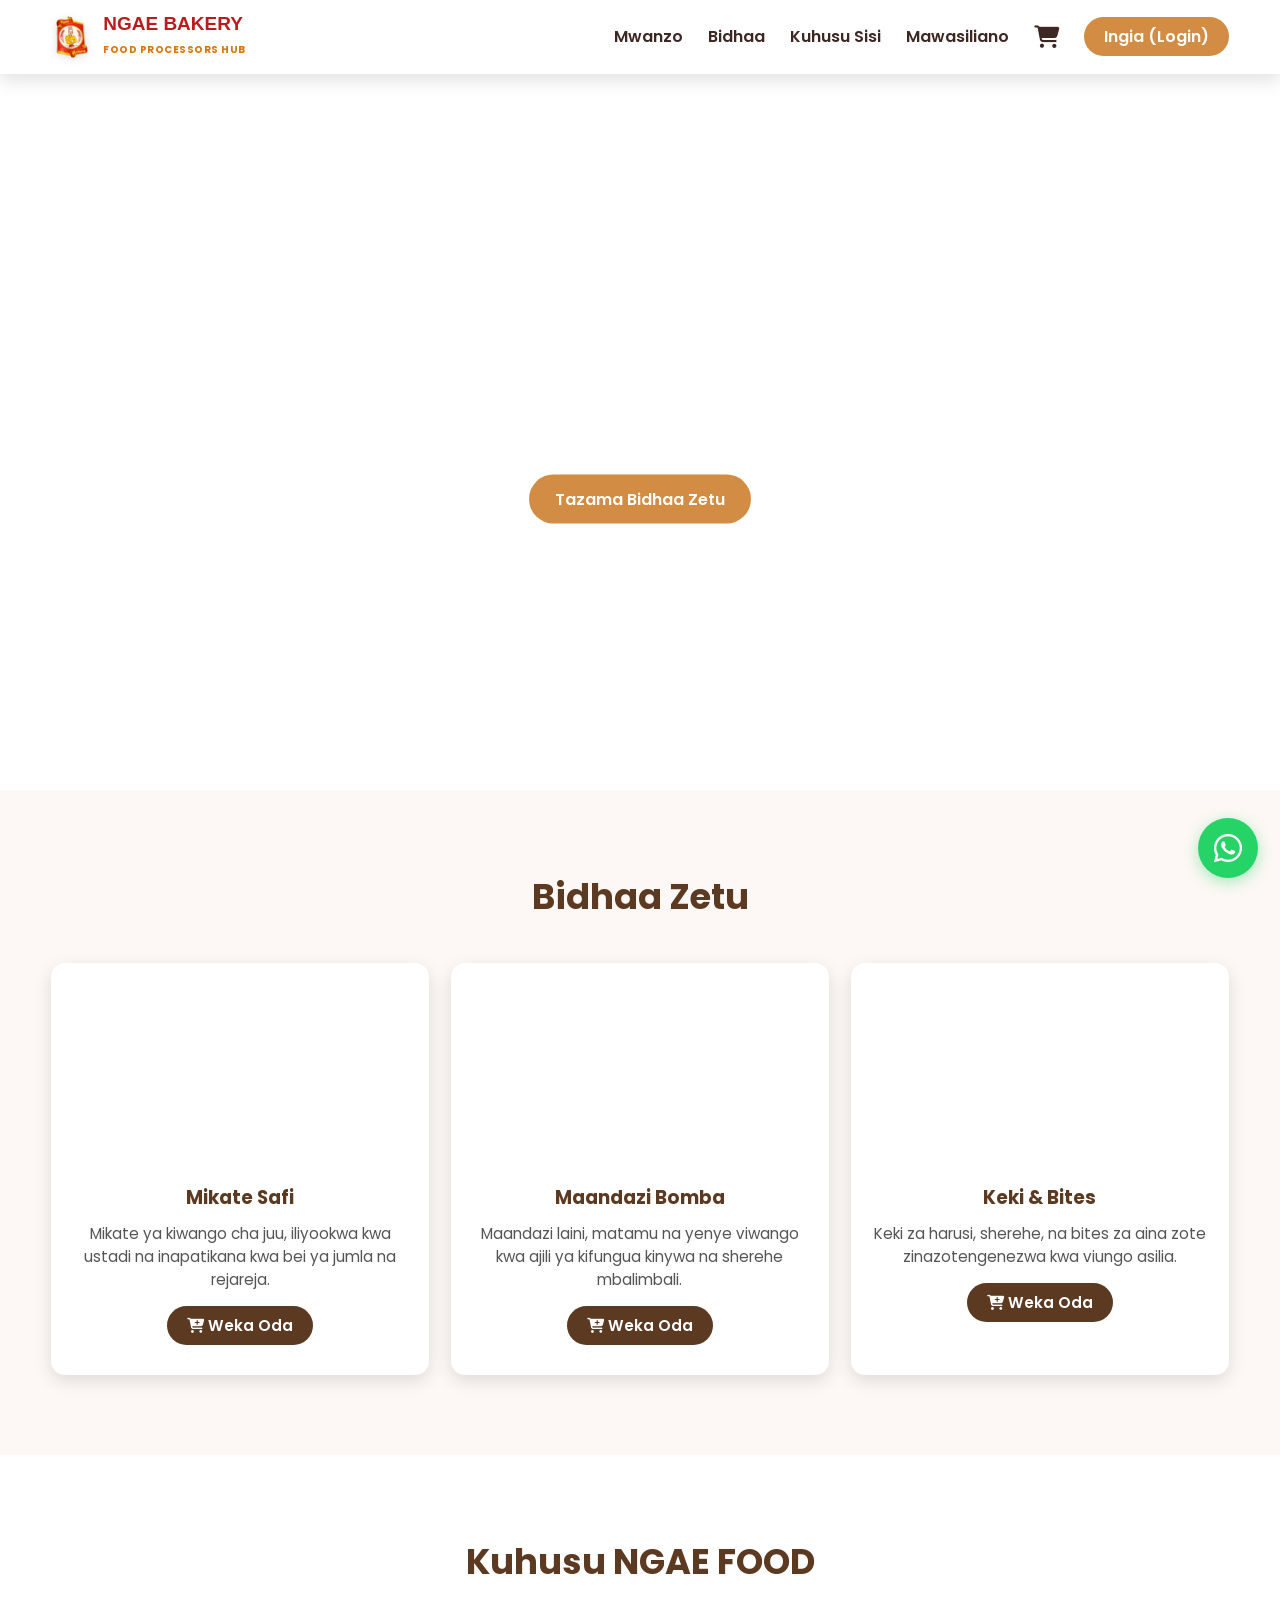
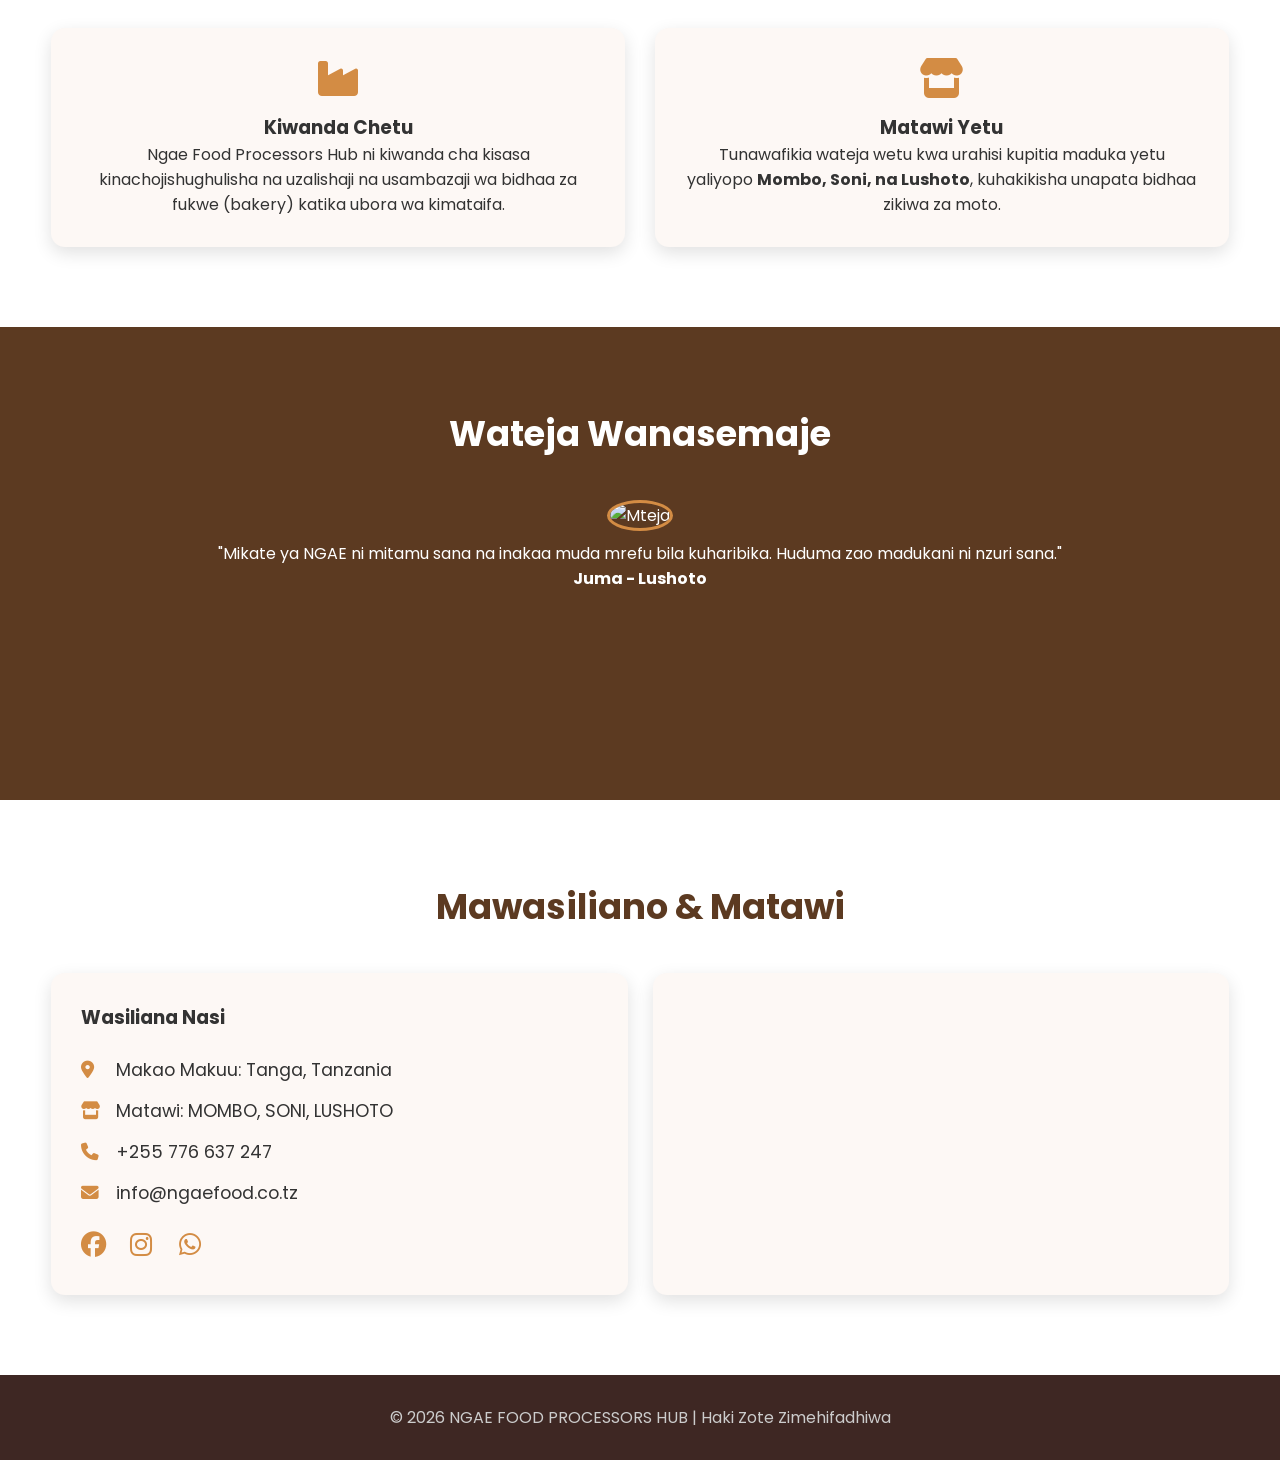
==== commit beb16411: "feat: add official company branding, assets, and centralized configuration script to all portal page" ====
--- a/index.html
+++ b/index.html
@@ -3,11 +3,16 @@
 <head>
 <meta charset="UTF-8">
 <meta name="viewport" content="width=device-width, initial-scale=1.0">
-<title>NGAE FOOD PROCESSORS HUB | Mikate & Maandazi</title>
+<title>NGAE FOOD PROCESSORS HUB | NGAE BAKERY</title>
+<link rel="icon" type="image/x-icon" href="favicon.ico">
+<link rel="icon" type="image/png" sizes="32x32" href="assets/branding/favicon-32x32.png">
+<link rel="icon" type="image/png" sizes="16x16" href="assets/branding/favicon-16x16.png">
+<link rel="apple-touch-icon" sizes="180x180" href="assets/branding/apple-touch-icon.png">
 
 <link rel="stylesheet" href="https://cdnjs.cloudflare.com/ajax/libs/font-awesome/6.4.0/css/all.min.css">
 <link href="https://fonts.googleapis.com/css2?family=Poppins:wght@400;600;700&display=swap" rel="stylesheet">
 <link rel="stylesheet" href="style.css">
+<script src="branding.js"></script>
 
 </head>
 
@@ -15,9 +20,12 @@
 
 <header>
 <div class="container header-container">
- <div class="logo">
-  <i class="fas fa-bread-slice"></i>
-  <h2>NGAE FOOD</h2>
+ <div class="logo" style="display: flex; align-items: center; gap: 10px;">
+  <img src="assets/branding/ngae-bakery-logo.png" alt="NGAE Bakery" style="height: 42px; width: 42px; object-fit: contain; filter: drop-shadow(0 2px 4px rgba(0,0,0,0.12));">
+  <div>
+   <h2 style="margin: 0; line-height: 1.1; font-size: 19px; font-weight: 800; color: #b91c1c;">NGAE BAKERY</h2>
+   <span style="font-size: 10px; font-weight: 700; color: #d97706; text-transform: uppercase; letter-spacing: 0.5px;">Food Processors Hub</span>
+  </div>
  </div>
  
  <div class="nav-actions">
@@ -211,13 +219,17 @@
             </a>
         </div>
         <div class="mt-5 text-center border-t border-gray-100 pt-3">
-            <a href="admin.html" class="inline-flex items-center text-sm font-semibold text-orange-600 hover:text-orange-700">
+            <a href="admin.html?v=1.1" class="inline-flex items-center text-sm font-semibold text-orange-600 hover:text-orange-700">
                 <i class="fas fa-user-shield mr-2"></i> Ingia kama Admin
             </a>
         </div>
   </div>
 </div>
 
+<!-- Firebase SDK (Real-time Sync kati ya vifaa vyote) -->
+<script src="https://www.gstatic.com/firebasejs/9.23.0/firebase-app-compat.js"></script>
+<script src="https://www.gstatic.com/firebasejs/9.23.0/firebase-firestore-compat.js"></script>
+<script src="firebase-config.js"></script>
 <script src="app.js"></script>
 <script>
 // Mobile menu toggle
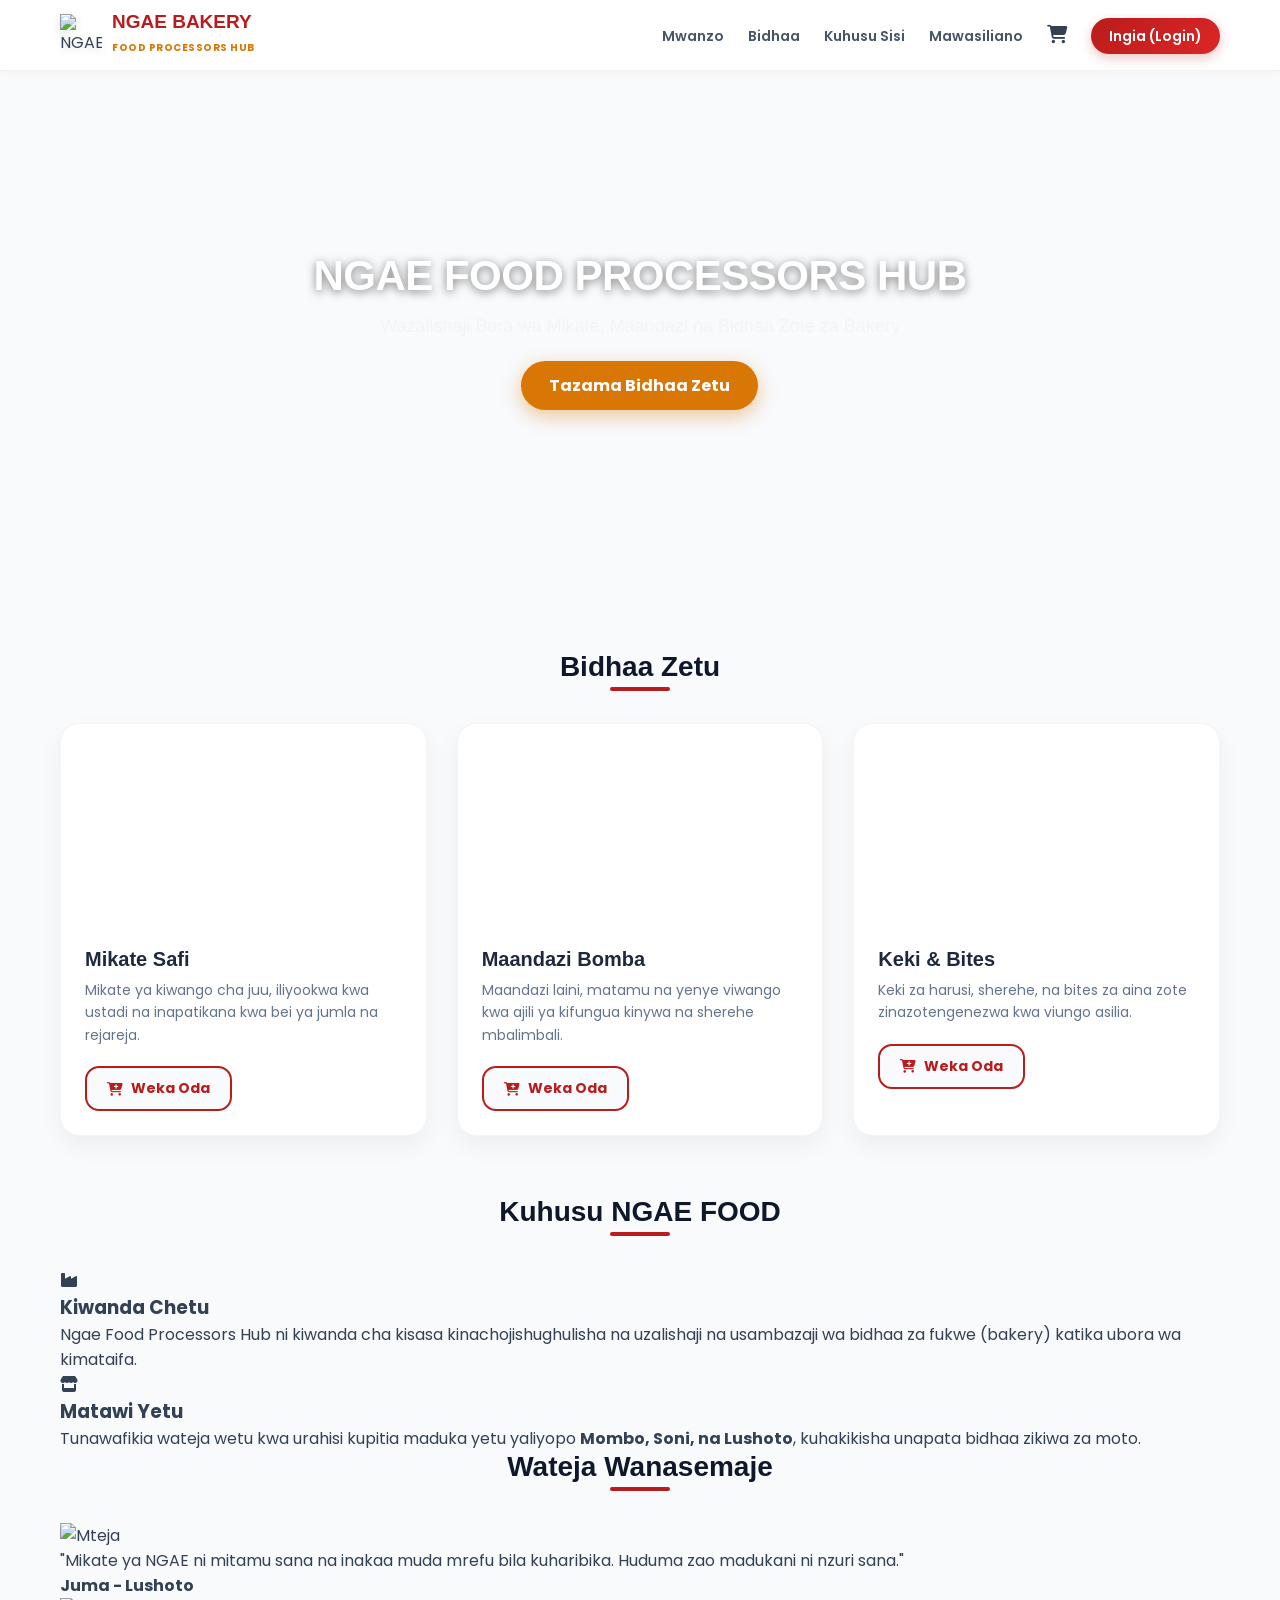
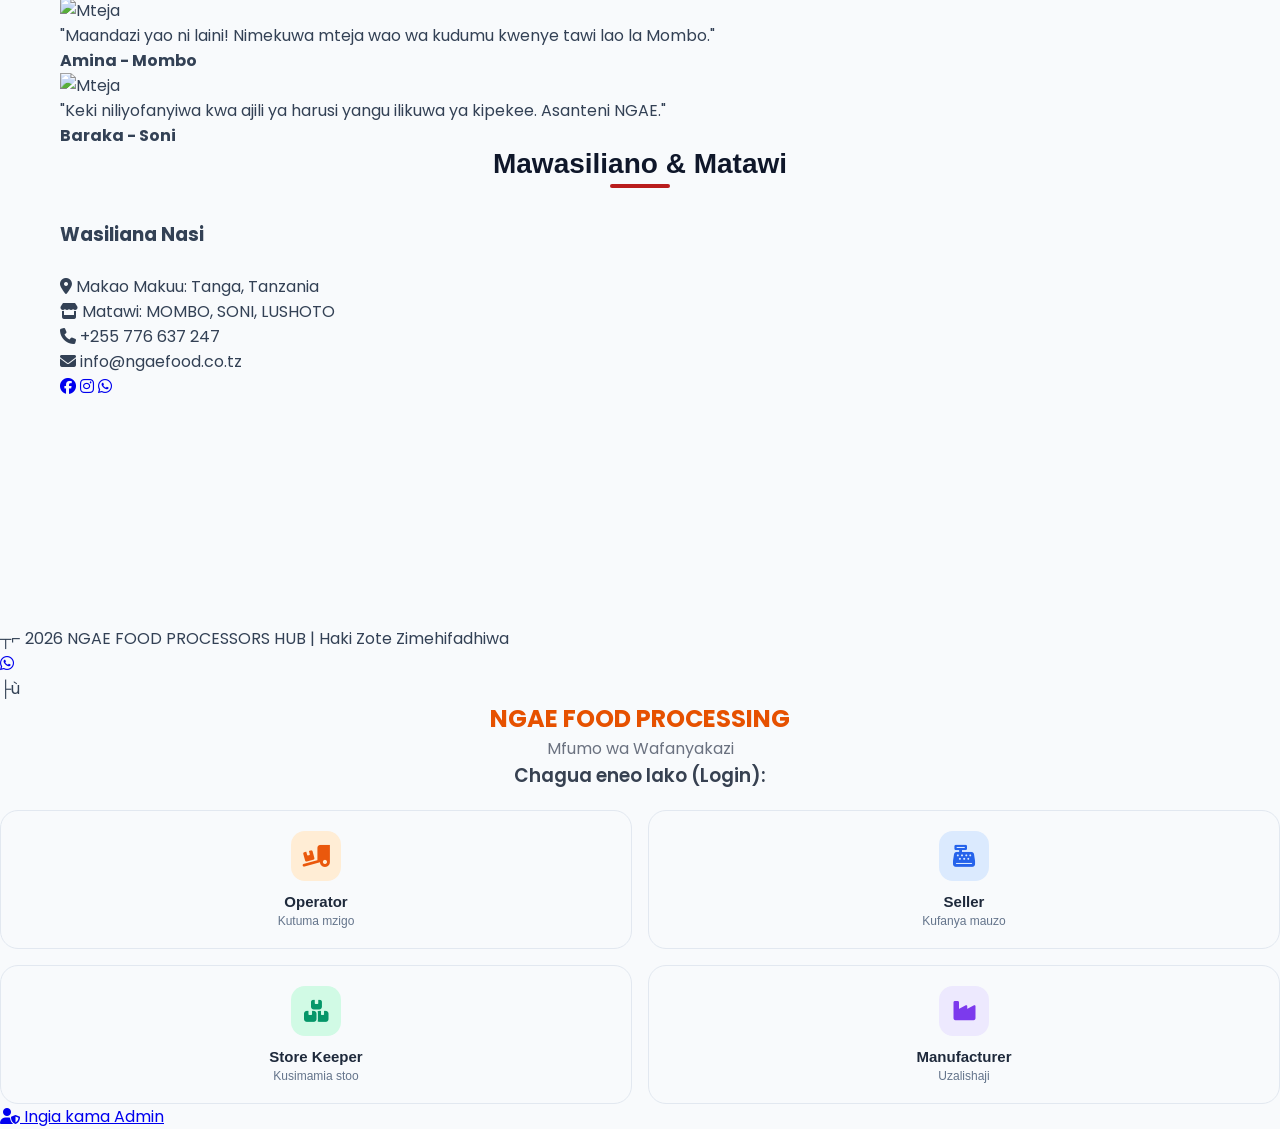
==== commit 6eea4039: "feat: integrate Firebase Auth SDK across HTML pages and add new branding assets and configuration fi" ====
--- a/index.html
+++ b/index.html
@@ -167,7 +167,7 @@
 </section>
 
 <footer>
-  <p>© 2026 NGAE FOOD PROCESSORS HUB | Haki Zote Zimehifadhiwa</p>
+  <p>┬⌐ 2026 NGAE FOOD PROCESSORS HUB | Haki Zote Zimehifadhiwa</p>
 </footer>
 
 <a href="https://wa.me/255776637247?text=Habari%20NGAE%20Food,%20nahitaji%20msaada%20kuhusu%20huduma%20zenu" target="_blank" class="float-btn">
@@ -177,7 +177,7 @@
 <!-- LOGIN MODAL ILIYOBORESHWA -->
 <div class="modal-overlay" id="loginModal">
   <div class="modal-content">
-    <span class="close-modal" onclick="closeLogin()">×</span>
+    <span class="close-modal" onclick="closeLogin()">├ù</span>
     
     <div style="text-align: center;">
         <h2 style="font-weight: 700; color: #e65100;">NGAE FOOD PROCESSING</h2>
@@ -228,6 +228,7 @@
 
 <!-- Firebase SDK (Real-time Sync kati ya vifaa vyote) -->
 <script src="https://www.gstatic.com/firebasejs/9.23.0/firebase-app-compat.js"></script>
+<script src="https://www.gstatic.com/firebasejs/9.23.0/firebase-auth-compat.js"></script>
 <script src="https://www.gstatic.com/firebasejs/9.23.0/firebase-firestore-compat.js"></script>
 <script src="firebase-config.js"></script>
 <script src="app.js"></script>
@@ -271,4 +272,4 @@
 </script>
 
 </body>
-</html>
+</html>
--- a/style.css
+++ b/style.css
@@ -1,196 +1,354 @@
-* {margin:0; padding:0; box-sizing:border-box; font-family:'Poppins', sans-serif;}
+/* NGAE FOOD PROCESSORS HUB - Core Styling */
 :root {
-  /* Bakery themed colors */
-  --primary: #5c3a21; 
-  --secondary: #d38c44; 
-  --dark: #3e2723; 
-  --light: #fdf8f5; 
-  --shadow: 0 6px 18px rgba(0,0,0,.12);
-}
-body {background:#fff; color:#333; overflow-x: hidden;}
-.container {width:92%; max-width:1200px; margin:auto;}
-a {text-decoration:none; color:inherit;}
-
-/* HEADER & NAV */
-header {position:fixed; top:0; width:100%; background:#fff; box-shadow:var(--shadow); z-index:1000;}
-.header-container {display:flex; justify-content:space-between; align-items:center; padding:14px 0;}
-.logo {display:flex; align-items:center;}
-.logo i {font-size: 30px; color: var(--secondary); margin-right: 10px;}
-.logo h2 {color: var(--primary); font-size: 1.4rem;}
-nav ul {display:flex; list-style:none; gap:25px; align-items: center;}
-nav ul li a {font-weight:600; color: var(--dark); transition: 0.3s;}
-nav ul li a:hover {color: var(--secondary);}
-.mobile-menu {display:none; font-size:1.8rem; cursor:pointer;}
-
-/* LOGIN & CART BUTTONS */
-.nav-actions {display: flex; align-items: center; gap: 20px;}
-.cart-icon {position: relative; font-size: 1.4rem; color: var(--dark); transition: 0.3s;}
-.cart-icon:hover {color: var(--secondary);}
-
-/* CART BADGE */
+  --primary: #b91c1c;
+  --primary-hover: #991b1b;
+  --secondary: #d97706;
+  --dark: #0f172a;
+  --light: #f8fafc;
+  --white: #ffffff;
+  --font-main: 'Poppins', sans-serif;
+}
+
+* {
+  margin: 0;
+  padding: 0;
+  box-sizing: border-box;
+  font-family: var(--font-main);
+}
+
+body {
+  background-color: var(--light);
+  color: #334155;
+  overflow-x: hidden;
+}
+
+.container {
+  max-width: 1200px;
+  margin: 0 auto;
+  padding: 0 20px;
+}
+
+/* Header */
+header {
+  background: rgba(255, 255, 255, 0.95);
+  backdrop-filter: blur(12px);
+  position: sticky;
+  top: 0;
+  z-index: 1000;
+  border-bottom: 1px solid rgba(0, 0, 0, 0.05);
+  box-shadow: 0 2px 10px rgba(0, 0, 0, 0.03);
+}
+
+.header-container {
+  display: flex;
+  align-items: center;
+  justify-content: space-between;
+  height: 70px;
+}
+
+.nav-actions {
+  display: flex;
+  align-items: center;
+  gap: 20px;
+}
+
+nav ul {
+  display: flex;
+  align-items: center;
+  list-style: none;
+  gap: 24px;
+}
+
+nav ul li a {
+  text-decoration: none;
+  color: #475569;
+  font-weight: 600;
+  font-size: 14px;
+  transition: all 0.2s ease;
+}
+
+nav ul li a:hover {
+  color: var(--primary);
+}
+
+.login-btn {
+  background: linear-gradient(135deg, var(--primary), #dc2626);
+  color: #fff !important;
+  padding: 8px 18px;
+  border-radius: 20px;
+  box-shadow: 0 4px 12px rgba(185, 28, 28, 0.25);
+}
+
+.login-btn:hover {
+  transform: translateY(-1px);
+  box-shadow: 0 6px 16px rgba(185, 28, 28, 0.35);
+}
+
+.cart-icon {
+  position: relative;
+  font-size: 18px;
+  color: #334155 !important;
+  display: flex;
+  align-items: center;
+}
+
 .cart-badge {
-    position: absolute; top: -6px; right: -10px; 
-    background: #e74c3c; color: #fff; font-size: 0.7rem; 
-    padding: 2px 6px; border-radius: 50%; font-weight: bold;
+  position: absolute;
+  top: -8px;
+  right: -10px;
+  background: var(--primary);
+  color: white;
+  font-size: 10px;
+  font-weight: 800;
+  padding: 2px 6px;
+  border-radius: 10px;
+  display: none;
+}
+
+.mobile-menu {
+  display: none;
+  font-size: 22px;
+  cursor: pointer;
+  color: #1e293b;
+}
+
+/* Hero Slider */
+.hero-slider {
+  position: relative;
+  height: 520px;
+  overflow: hidden;
+  display: flex;
+  align-items: center;
+  justify-content: center;
+  color: #fff;
+  text-align: center;
+}
+
+.hero-slider .slide {
+  position: absolute;
+  inset: 0;
+  opacity: 0;
+  transition: opacity 1s ease-in-out;
+}
+
+.hero-slider .slide.active {
+  opacity: 1;
+}
+
+.hero-slider .slide .bg {
+  width: 100%;
+  height: 100%;
+  background-size: cover;
+  background-position: center;
+  filter: brightness(0.45);
+}
+
+.hero-content {
+  position: relative;
+  z-index: 10;
+  max-width: 800px;
+  padding: 0 20px;
+}
+
+.hero-content h2 {
+  font-size: 42px;
+  font-weight: 900;
+  margin-bottom: 16px;
+  letter-spacing: -0.5px;
+  text-shadow: 0 2px 10px rgba(0,0,0,0.5);
+}
+
+.hero-content p {
+  font-size: 18px;
+  margin-bottom: 24px;
+  color: #f1f5f9;
+  font-weight: 500;
+}
+
+.hero-content .btn {
+  display: inline-block;
+  background: var(--secondary);
+  color: #fff;
+  padding: 12px 28px;
+  border-radius: 30px;
+  text-decoration: none;
+  font-weight: 700;
+  transition: transform 0.2s, box-shadow 0.2s;
+  box-shadow: 0 6px 20px rgba(217, 119, 6, 0.4);
+}
+
+.hero-content .btn:hover {
+  transform: scale(1.05);
+}
+
+/* Products Section */
+.products {
+  padding: 60px 0;
+}
+
+.section-title {
+  text-align: center;
+  margin-bottom: 40px;
+}
+
+.section-title h2 {
+  font-size: 28px;
+  font-weight: 800;
+  color: #0f172a;
+  position: relative;
+  display: inline-block;
+}
+
+.section-title h2::after {
+  content: '';
+  position: absolute;
+  bottom: -8px;
+  left: 50%;
+  transform: translateX(-50%);
+  width: 60px;
+  height: 4px;
+  background: var(--primary);
+  border-radius: 2px;
+}
+
+.products-grid {
+  display: grid;
+  grid-template-columns: repeat(auto-fit, minmax(300px, 1fr));
+  gap: 30px;
+}
+
+.product-card {
+  background: #fff;
+  border-radius: 20px;
+  overflow: hidden;
+  box-shadow: 0 10px 25px rgba(0, 0, 0, 0.05);
+  transition: transform 0.3s ease, box-shadow 0.3s ease;
+  border: 1px solid rgba(0,0,0,0.04);
+}
+
+.product-card:hover {
+  transform: translateY(-6px);
+  box-shadow: 0 16px 32px rgba(0, 0, 0, 0.1);
+}
+
+.product-img {
+  height: 200px;
+  background-size: cover;
+  background-position: center;
+}
+
+.product-content {
+  padding: 24px;
+}
+
+.product-content h3 {
+  font-size: 20px;
+  font-weight: 800;
+  color: #1e293b;
+  margin-bottom: 8px;
+}
+
+.product-content p {
+  color: #64748b;
+  font-size: 14px;
+  line-height: 1.6;
+  margin-bottom: 20px;
+}
+
+.order-btn {
+  display: inline-flex;
+  align-items: center;
+  gap: 8px;
+  background: #f8fafc;
+  color: var(--primary);
+  border: 2px solid var(--primary);
+  padding: 10px 20px;
+  border-radius: 14px;
+  font-weight: 700;
+  text-decoration: none;
+  font-size: 14px;
+  transition: all 0.2s ease;
+}
+
+.order-btn:hover {
+  background: var(--primary);
+  color: white;
+}
+
+/* Role Cards in Login Modal */
+.role-grid {
+  display: grid;
+  grid-template-columns: repeat(2, 1fr);
+  gap: 16px;
+  margin-top: 20px;
+}
+
+.role-card {
+  display: flex;
+  flex-direction: column;
+  align-items: center;
+  text-align: center;
+  padding: 20px;
+  border-radius: 18px;
+  text-decoration: none;
+  background: #f8fafc;
+  border: 1px solid #e2e8f0;
+  transition: all 0.25s ease;
+}
+
+.role-card:hover {
+  transform: translateY(-4px);
+  box-shadow: 0 12px 24px rgba(0, 0, 0, 0.06);
+}
+
+.role-orange:hover { border-color: #f97316; background: #fff7ed; }
+.role-blue:hover { border-color: #3b82f6; background: #eff6ff; }
+.role-green:hover { border-color: #10b981; background: #ecfdf5; }
+.role-purple:hover { border-color: #8b5cf6; background: #f5f3ff; }
+
+.icon-circle {
+  width: 50px;
+  height: 50px;
+  border-radius: 14px;
+  display: flex;
+  align-items: center;
+  justify-content: center;
+  font-size: 22px;
+  margin-bottom: 12px;
+}
+
+.role-orange .icon-circle { background: #ffedd5; color: #ea580c; }
+.role-blue .icon-circle { background: #dbeafe; color: #2563eb; }
+.role-green .icon-circle { background: #d1fae5; color: #059669; }
+.role-purple .icon-circle { background: #ede9fe; color: #7c3aed; }
+
+.role-card h4 {
+  font-size: 15px;
+  font-weight: 800;
+  color: #1e293b;
+  margin-bottom: 4px;
+}
+
+.role-card p {
+  font-size: 12px;
+  color: #64748b;
+  font-weight: 500;
+}
+
+@media (max-width: 768px) {
+  .hero-content h2 { font-size: 28px; }
+  .mobile-menu { display: block; }
+  nav ul {
     display: none;
-}
-
-.login-btn {background: var(--secondary); color: #fff !important; padding: 8px 20px; border-radius: 20px;}
-.login-btn:hover {background: var(--primary);}
-
-/* HERO */
-.hero-slider {margin-top:70px; height:80vh; position:relative; overflow:hidden;}
-.slide {position:absolute; inset:0; opacity:0; transition:1s;}
-.slide.active {opacity:1;}
-.slide .bg {position:absolute; inset:0; background-size:cover; background-position:center; filter:brightness(.5);}
-.hero-content {position:absolute; top:50%; left:50%; transform:translate(-50%, -50%); color:#fff; text-align:center; width: 90%; z-index: 10;}
-.hero-content h2 {font-size:3rem; margin-bottom: 10px;}
-.hero-content p {margin:12px 0 25px; font-size: 1.2rem;}
-.btn {background:var(--secondary); padding:12px 26px; border-radius:30px; color:#fff; font-weight:600; transition: 0.3s; display: inline-block;}
-.btn:hover {background: var(--primary);}
-
-/* SECTIONS */
-section {padding:80px 0;}
-.section-title {text-align:center; margin-bottom:40px;}
-.section-title h2 {color: var(--primary); font-size: 2.2rem;}
-
-/* PRODUCTS */
-.products {background:var(--light);}
-.products-grid {display:grid; grid-template-columns:repeat(auto-fit,minmax(250px,1fr)); gap:22px;}
-.product-card {background:#fff; border-radius:14px; box-shadow:var(--shadow); transition:.3s; overflow:hidden; text-align: center; padding-bottom: 20px;}
-.product-card:hover {transform:translateY(-8px);}
-.product-img {height: 200px; background-size: cover; background-position: center;}
-.product-content {padding:20px 20px 10px;}
-.product-content h3 {color: var(--primary); margin-bottom: 10px;}
-.product-content p {margin-bottom: 15px; font-size: 0.95rem; color: #555;}
-.order-btn {background: var(--primary); color: #fff; padding: 8px 20px; border-radius: 25px; font-size: 0.95rem; font-weight: 600; transition: 0.3s; display: inline-block;}
-.order-btn:hover {background: var(--secondary);}
-
-/* ABOUT */
-.about {background:#fff;}
-.about-grid {display:grid; grid-template-columns:repeat(auto-fit,minmax(260px,1fr)); gap:30px;}
-.about-box {background:#fdf8f5; padding:30px; border-radius:14px; box-shadow:var(--shadow); text-align: center;}
-.about-box i {font-size:2.5rem; color:var(--secondary); margin-bottom:15px;}
-
-/* TESTIMONIALS */
-.testimonials {background:var(--primary); color: #fff; text-align:center;}
-.testimonials .section-title h2 {color: #fff;}
-.testimonial-carousel {max-width:850px; margin:auto; position:relative; height:220px;}
-.testimonial {position:absolute; inset:0; opacity:0; transition:1s;}
-.testimonial.active {opacity:1;}
-.testimonial img {width:80px; height:80px; border-radius:50%; object-fit:cover; margin-bottom:10px; border:3px solid var(--secondary);}
-
-/* CONTACT */
-.contact-grid {display:grid; grid-template-columns:repeat(auto-fit,minmax(260px,1fr)); gap:25px;}
-.contact-box {background:#fdf8f5; padding:30px; border-radius:14px; box-shadow:var(--shadow);}
-.contact-box p {margin-bottom: 15px; font-size: 1.1rem;}
-.contact-box i {color: var(--secondary); margin-right: 10px; width: 20px;}
-.social-icons {margin-top: 20px;}
-.social-icons a {font-size:1.6rem; margin-right:15px; color:var(--primary); transition: 0.3s;}
-.social-icons a:hover {color: var(--secondary);}
-
-/* FOOTER */
-footer {background:var(--dark); color:#ccc; padding:30px 0; text-align:center;}
-
-/* WHATSAPP BUTTON */
-.float-btn {
-    position:fixed; right:22px; bottom:22px; width:60px; height:60px; 
-    border-radius:50%; background:#25D366; color:#fff; 
-    display:flex; align-items:center; justify-content:center; 
-    font-size:2rem; box-shadow: 0 4px 15px rgba(37, 211, 102, 0.4); 
-    z-index: 99;
-    animation: bounceAndJump 2.5s infinite;
-}
-@keyframes bounceAndJump {
-    0%, 20%, 50%, 80%, 100% { transform: translateY(0); }
-    40% { transform: translateY(-20px); }
-    60% { transform: translateY(-10px); }
-}
-
-/* =========================================
-   LOGIN MODAL (STAFF PORTAL) - BORESHO
-   ========================================= */
-.modal-overlay {
-    position: fixed; top: 0; left: 0; width: 100%; height: 100%; 
-    background: rgba(0,0,0,0.6); display: none; justify-content: center; 
-    align-items: center; z-index: 2000; padding: 15px;
-}
-
-.modal-content {
-    background: #fff; padding: 25px 20px; border-radius: 16px; 
-    width: 100%; max-width: 600px; /* Imeruhusu upana kwa kadi 4 kompyutani */
-    position: relative; box-shadow: 0 15px 30px rgba(0,0,0,0.2);
-}
-
-.close-modal {
-    position: absolute; top: 10px; right: 15px; font-size: 1.8rem; 
-    cursor: pointer; color: #888; transition: 0.3s; line-height: 1;
-}
-.close-modal:hover {color: #e74c3c;}
-
-/* Headers ndani ya Modal */
-.modal-content h2 { font-size: 1.4rem; margin: 0; line-height: 1.2; }
-.modal-content p.sub-title { font-size: 0.85rem; margin-top: 3px; }
-.modal-content h3 { font-size: 1rem; margin-top: 15px; margin-bottom: 5px; }
-
-/* Grid ya Cards */
-.role-grid {
-    display: grid; 
-    grid-template-columns: repeat(4, 1fr); /* Kadi 4 kwa msitari mmoja kompyutani */
-    gap: 10px; /* Nafasi ndogo kati ya kadi */
-    margin-top: 15px;
-}
-
-/* Kadi zenyewe */
-.role-card {
-    display: flex; flex-direction: column; align-items: center; justify-content: center;
-    padding: 12px 5px; border-radius: 12px; text-align: center; 
-    border: 1px solid transparent; transition: all 0.3s ease; 
-    box-shadow: 0 2px 5px rgba(0,0,0,0.05);
-}
-.role-card:hover {transform: translateY(-3px); box-shadow: 0 6px 12px rgba(0,0,0,0.1);}
-
-.role-card h4 {font-size: 0.85rem; font-weight: 700; color: #333; margin-bottom: 3px; margin-top: 5px;}
-.role-card p {font-size: 0.7rem; color: #666; line-height: 1.2;}
-
-.icon-circle {
-    width: 40px; height: 40px; border-radius: 50%; display: flex; 
-    align-items: center; justify-content: center; 
-    font-size: 1.1rem; color: #fff; box-shadow: 0 2px 4px rgba(0,0,0,0.1);
-}
-
-/* Rangi za Cards */
-.role-orange {background: #fff7ed; border-color: #ffedd5;}
-.role-orange:hover {border-color: #fdba74;}
-.role-orange .icon-circle {background: #f97316;}
-
-.role-blue {background: #eff6ff; border-color: #dbeafe;}
-.role-blue:hover {border-color: #93c5fd;}
-.role-blue .icon-circle {background: #3b82f6;}
-
-.role-green {background: #f0fdf4; border-color: #dcfce7;}
-.role-green:hover {border-color: #86efac;}
-.role-green .icon-circle {background: #22c55e;}
-
-.role-purple {background: #faf5ff; border-color: #f3e8ff;}
-.role-purple:hover {border-color: #d8b4fe;}
-.role-purple .icon-circle {background: #a855f7;}
-
-/* RESPONSIVE DESIGN */
-@media(max-width:880px){
- nav ul {display:none; flex-direction:column; background:#fff; position:absolute; top:70px; left:0; width:100%; padding: 20px 0; box-shadow: 0 10px 10px rgba(0,0,0,0.1);}
- nav ul.active {display:flex;}
- .mobile-menu {display:block; color: var(--primary);}
- .hero-content h2 {font-size: 2.2rem;}
- .nav-actions {gap: 15px;}
-}
-
-/* Hapa ndio tunapanga kadi zikae 2 kwa 2 kwenye simu */
-@media(max-width:600px){
- .role-grid {
-    grid-template-columns: repeat(2, 1fr); /* 2 juu, 2 chini */
-    gap: 8px;
- }
- .modal-content { padding: 20px 15px; }
- .modal-content h2 { font-size: 1.2rem; }
-}
+    position: absolute;
+    top: 70px;
+    left: 0;
+    width: 100%;
+    background: white;
+    flex-direction: column;
+    padding: 20px;
+    box-shadow: 0 10px 20px rgba(0,0,0,0.1);
+  }
+  nav ul.active { display: flex; }
+  .role-grid { grid-template-columns: 1fr; }
+}
